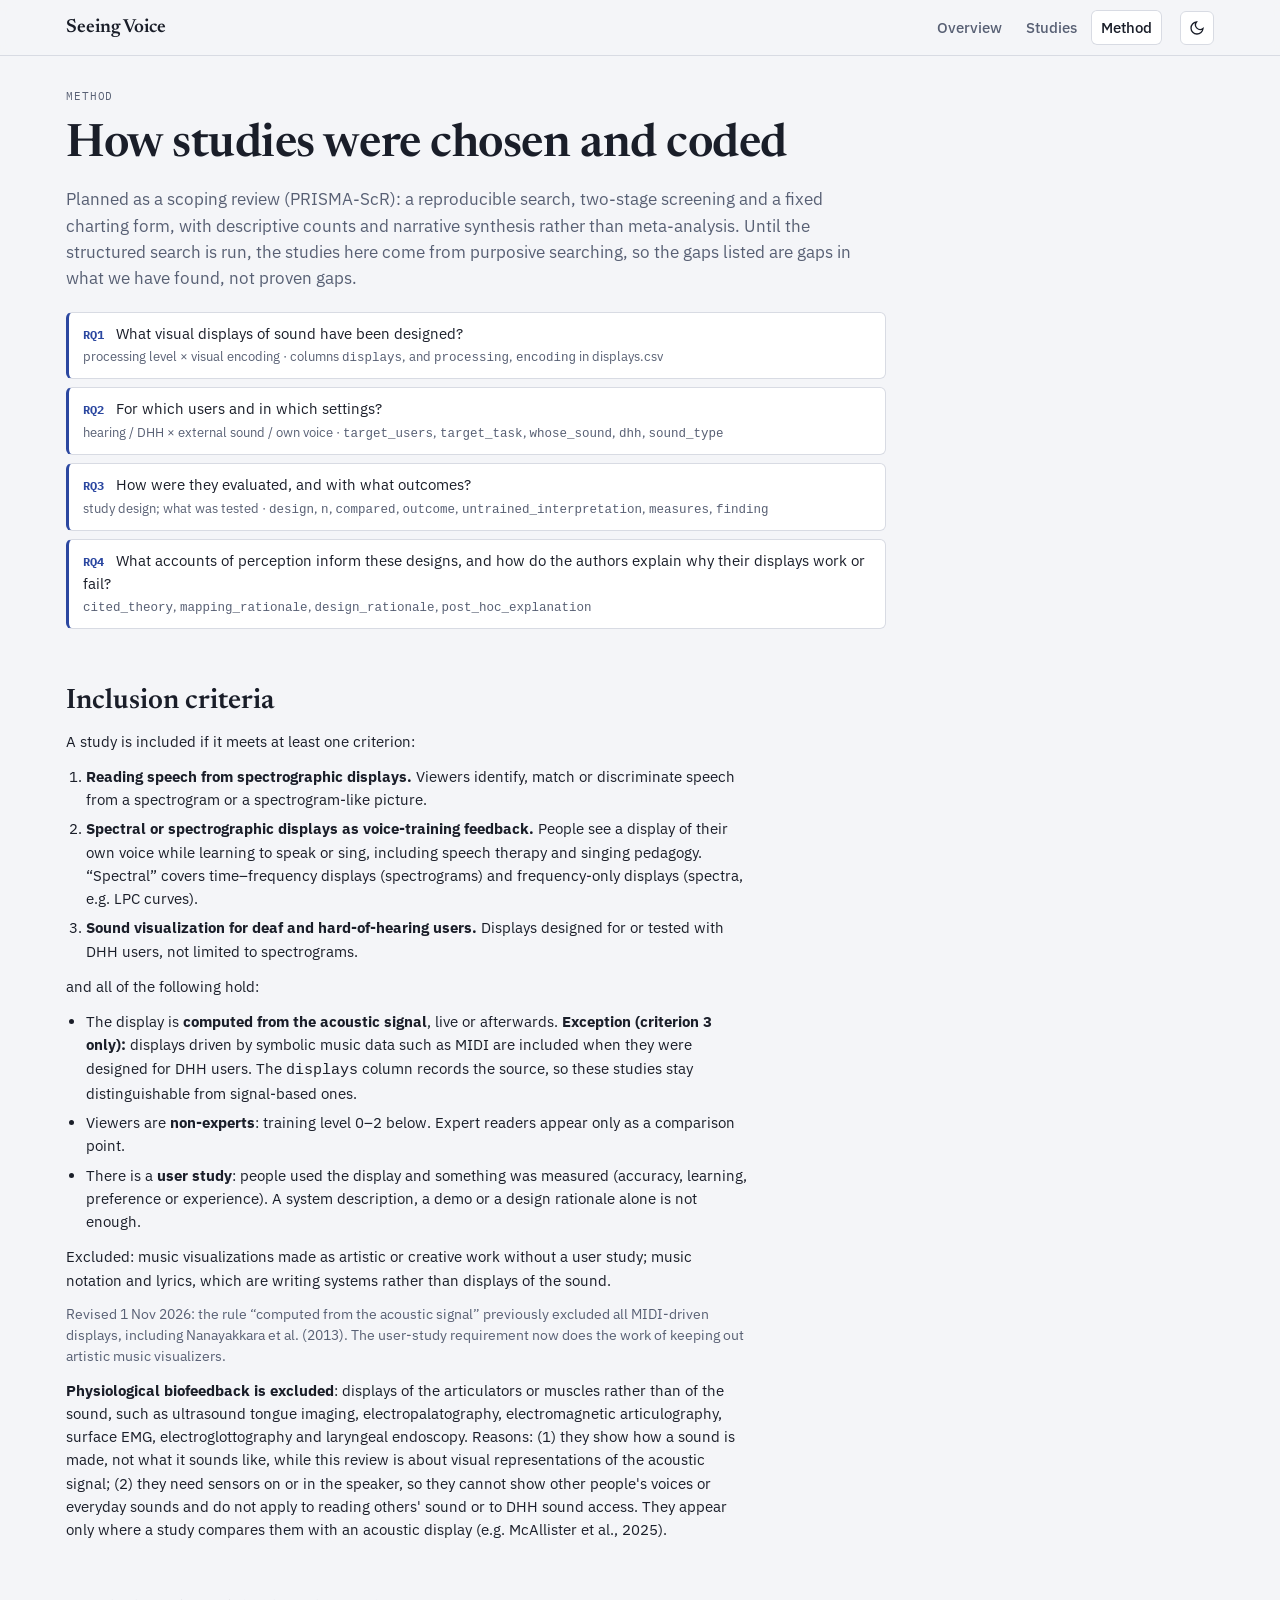
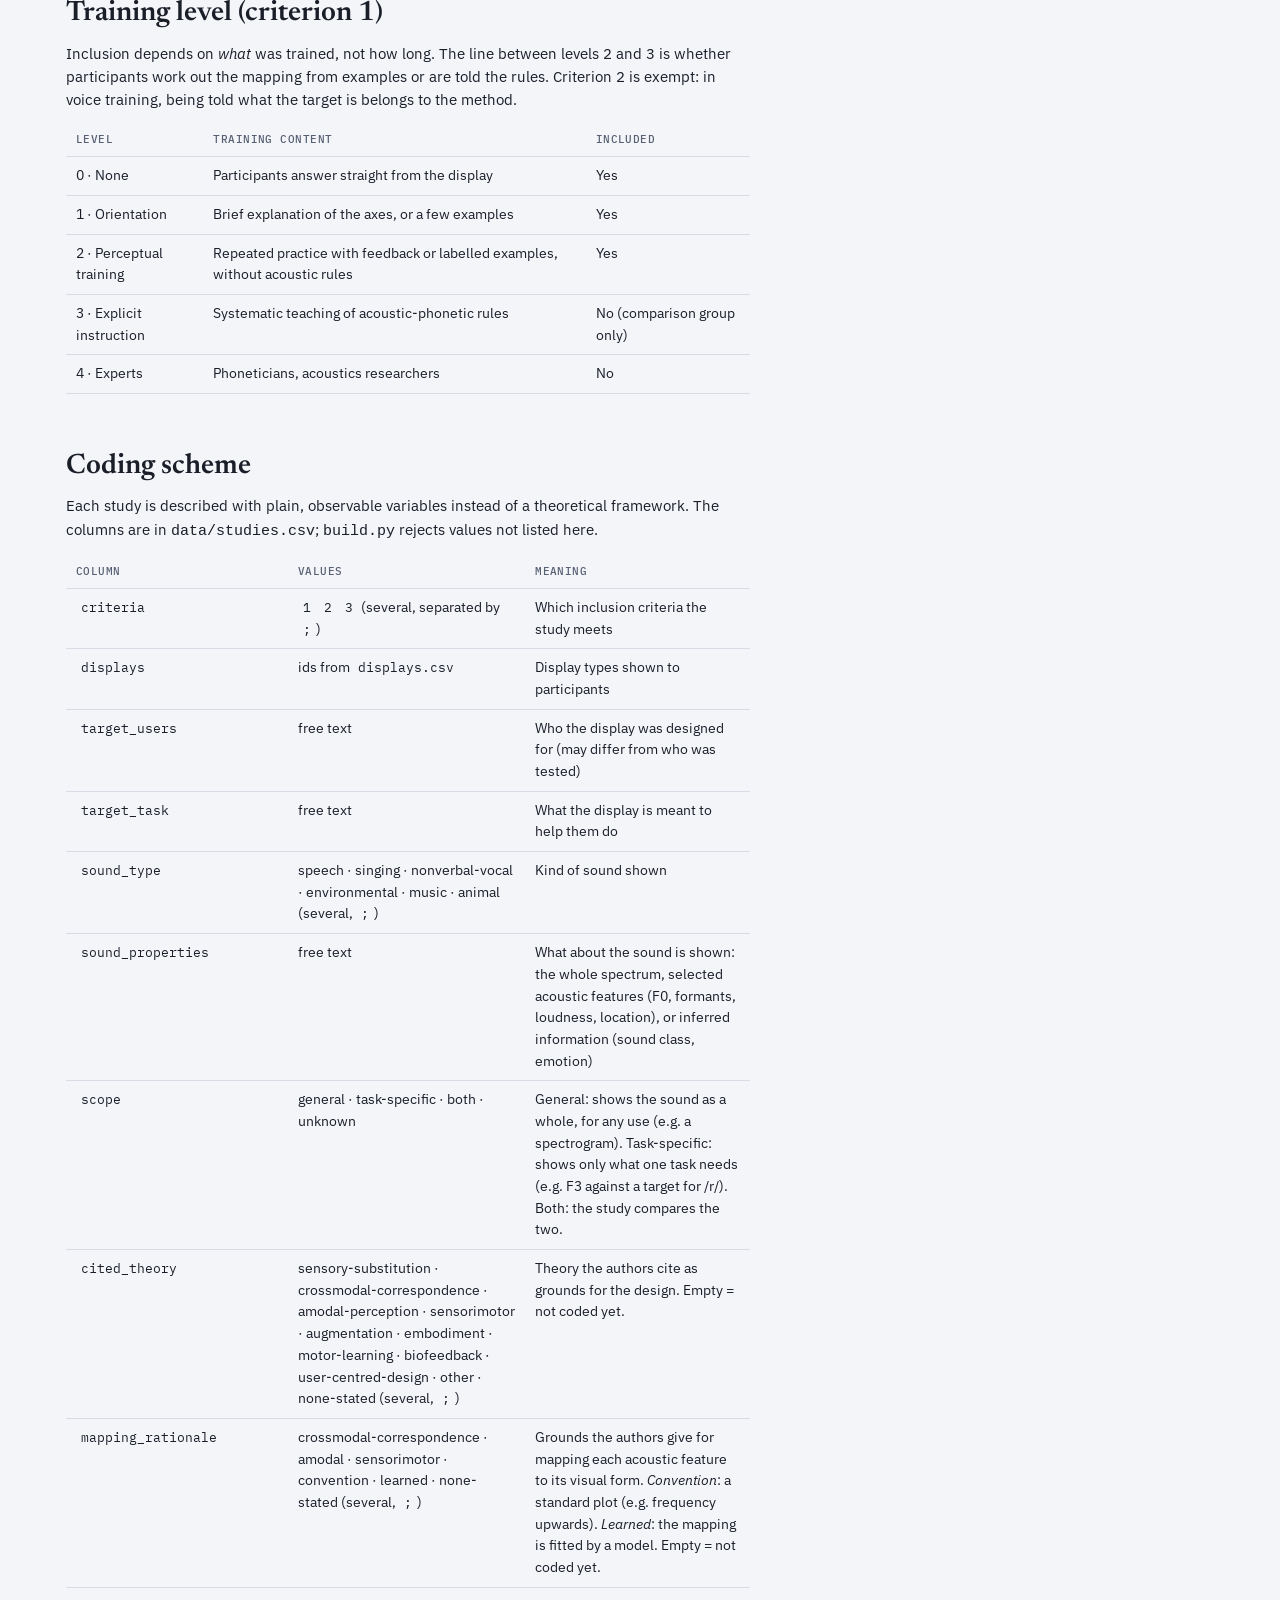
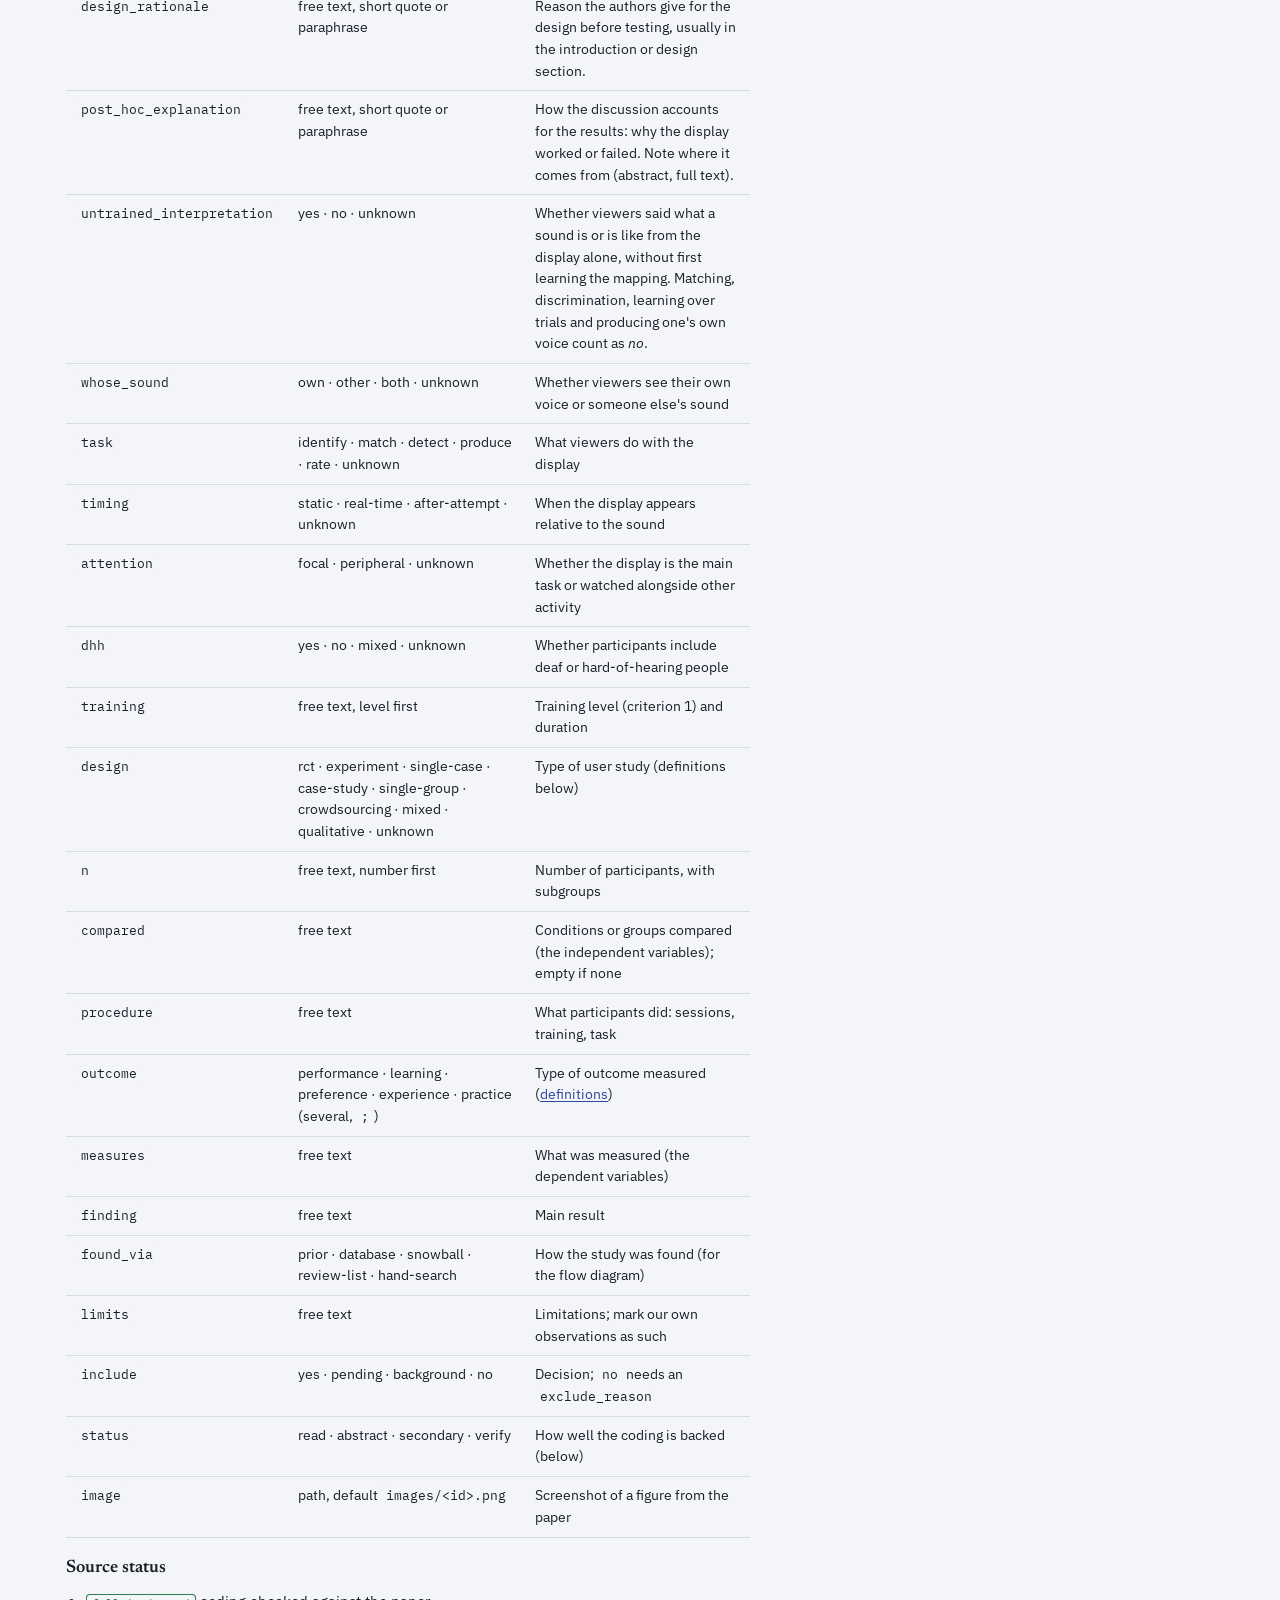
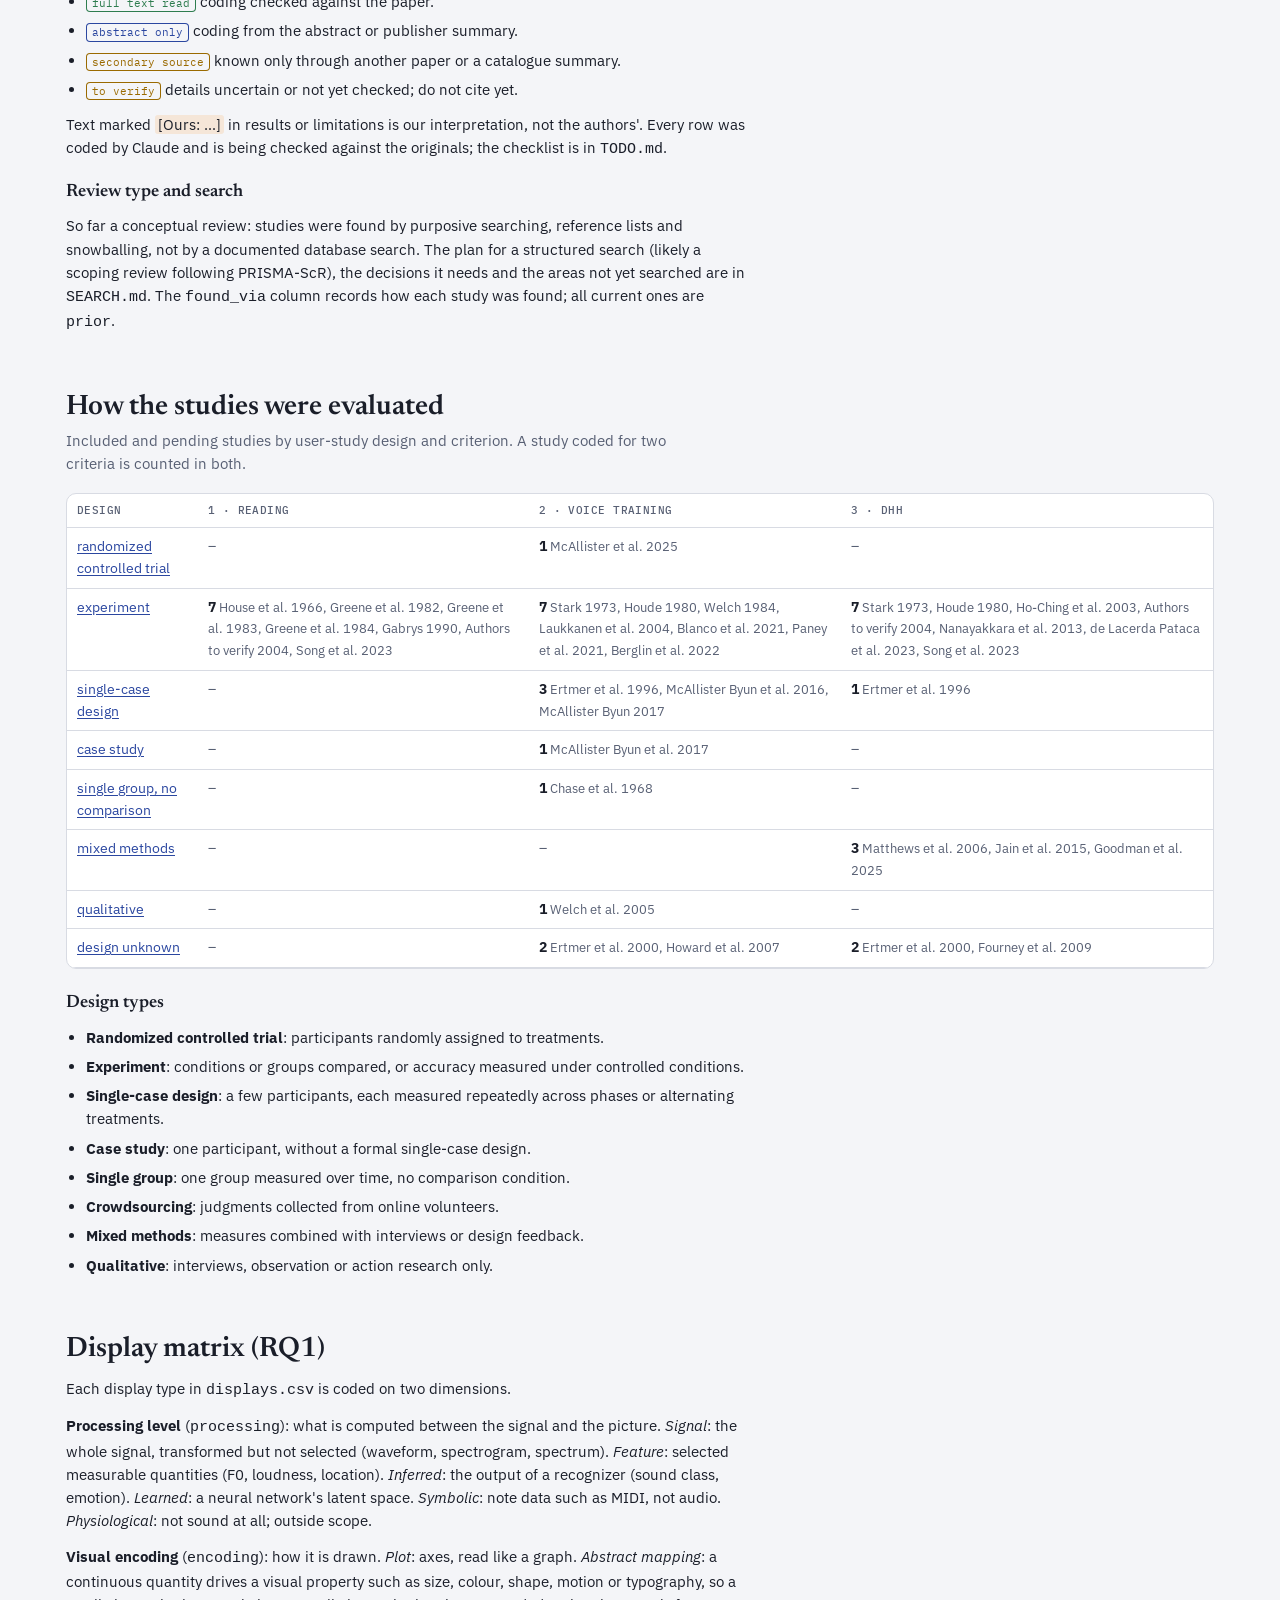
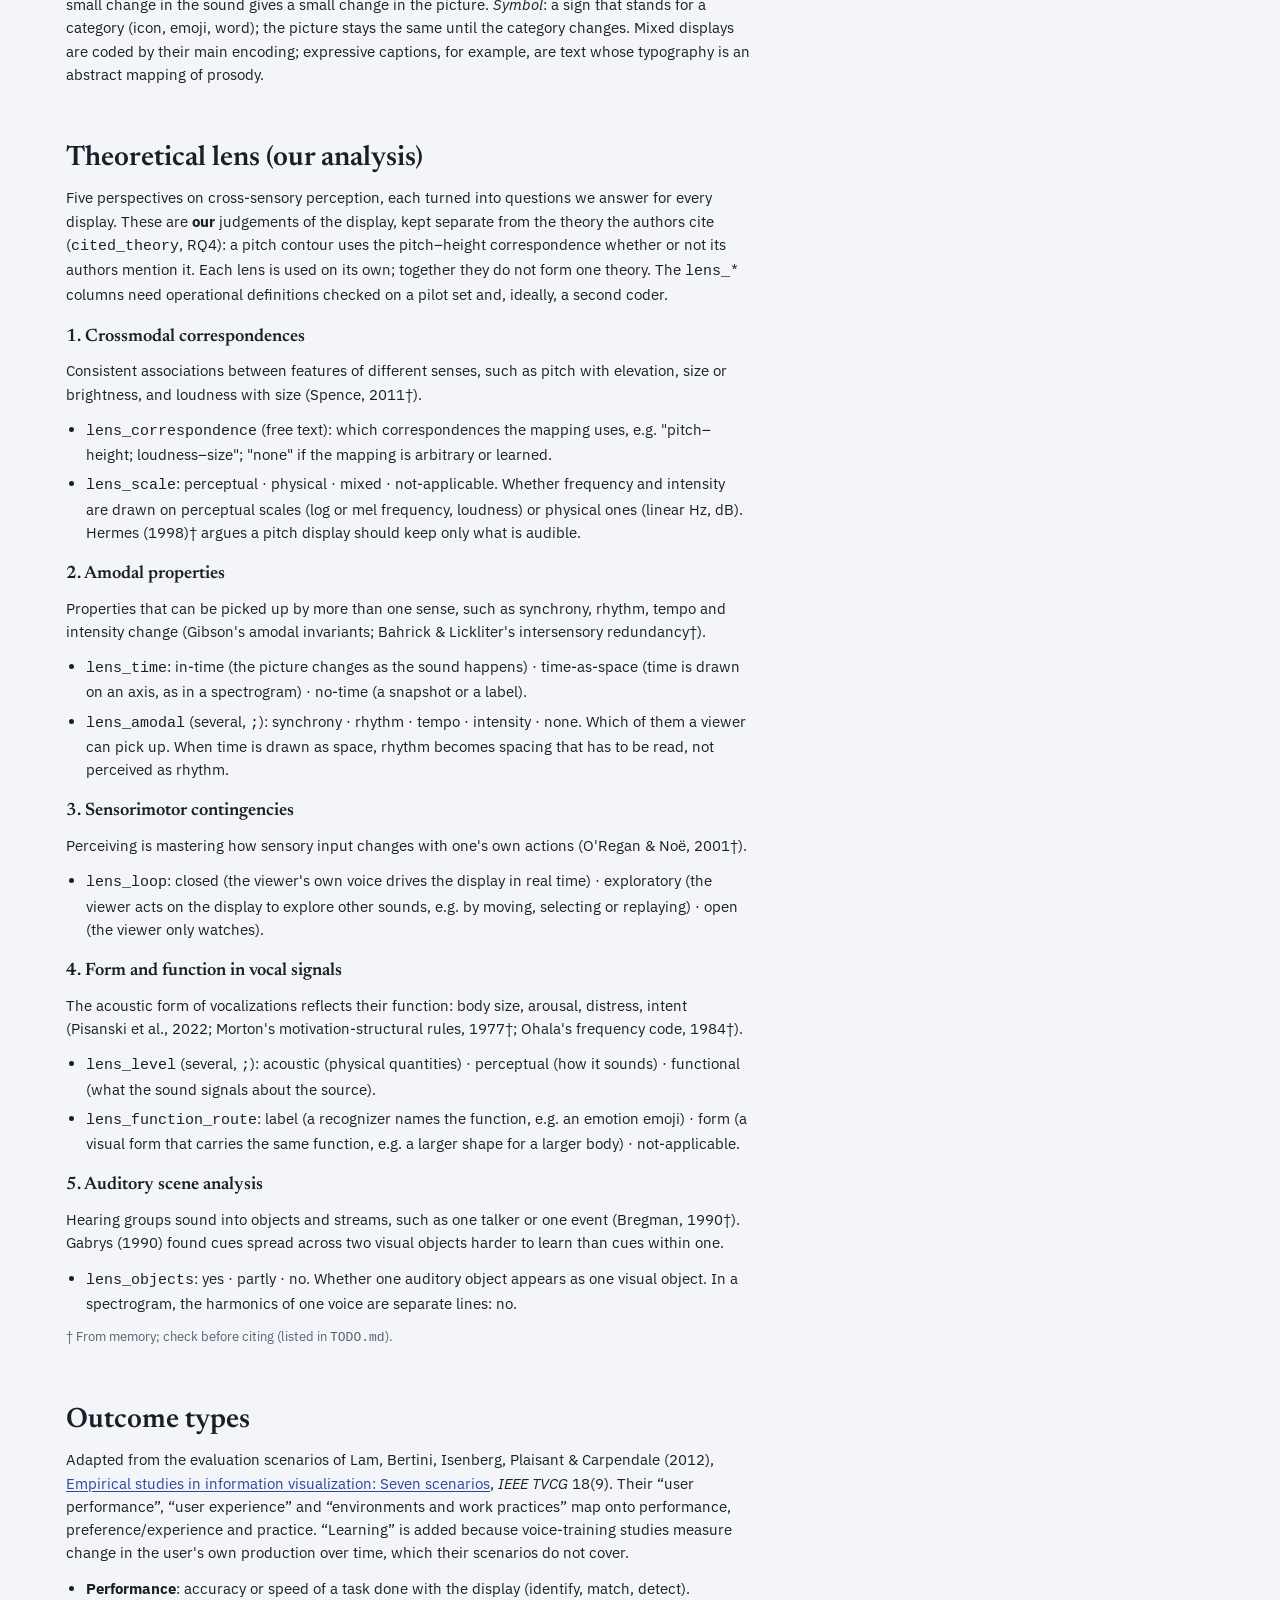
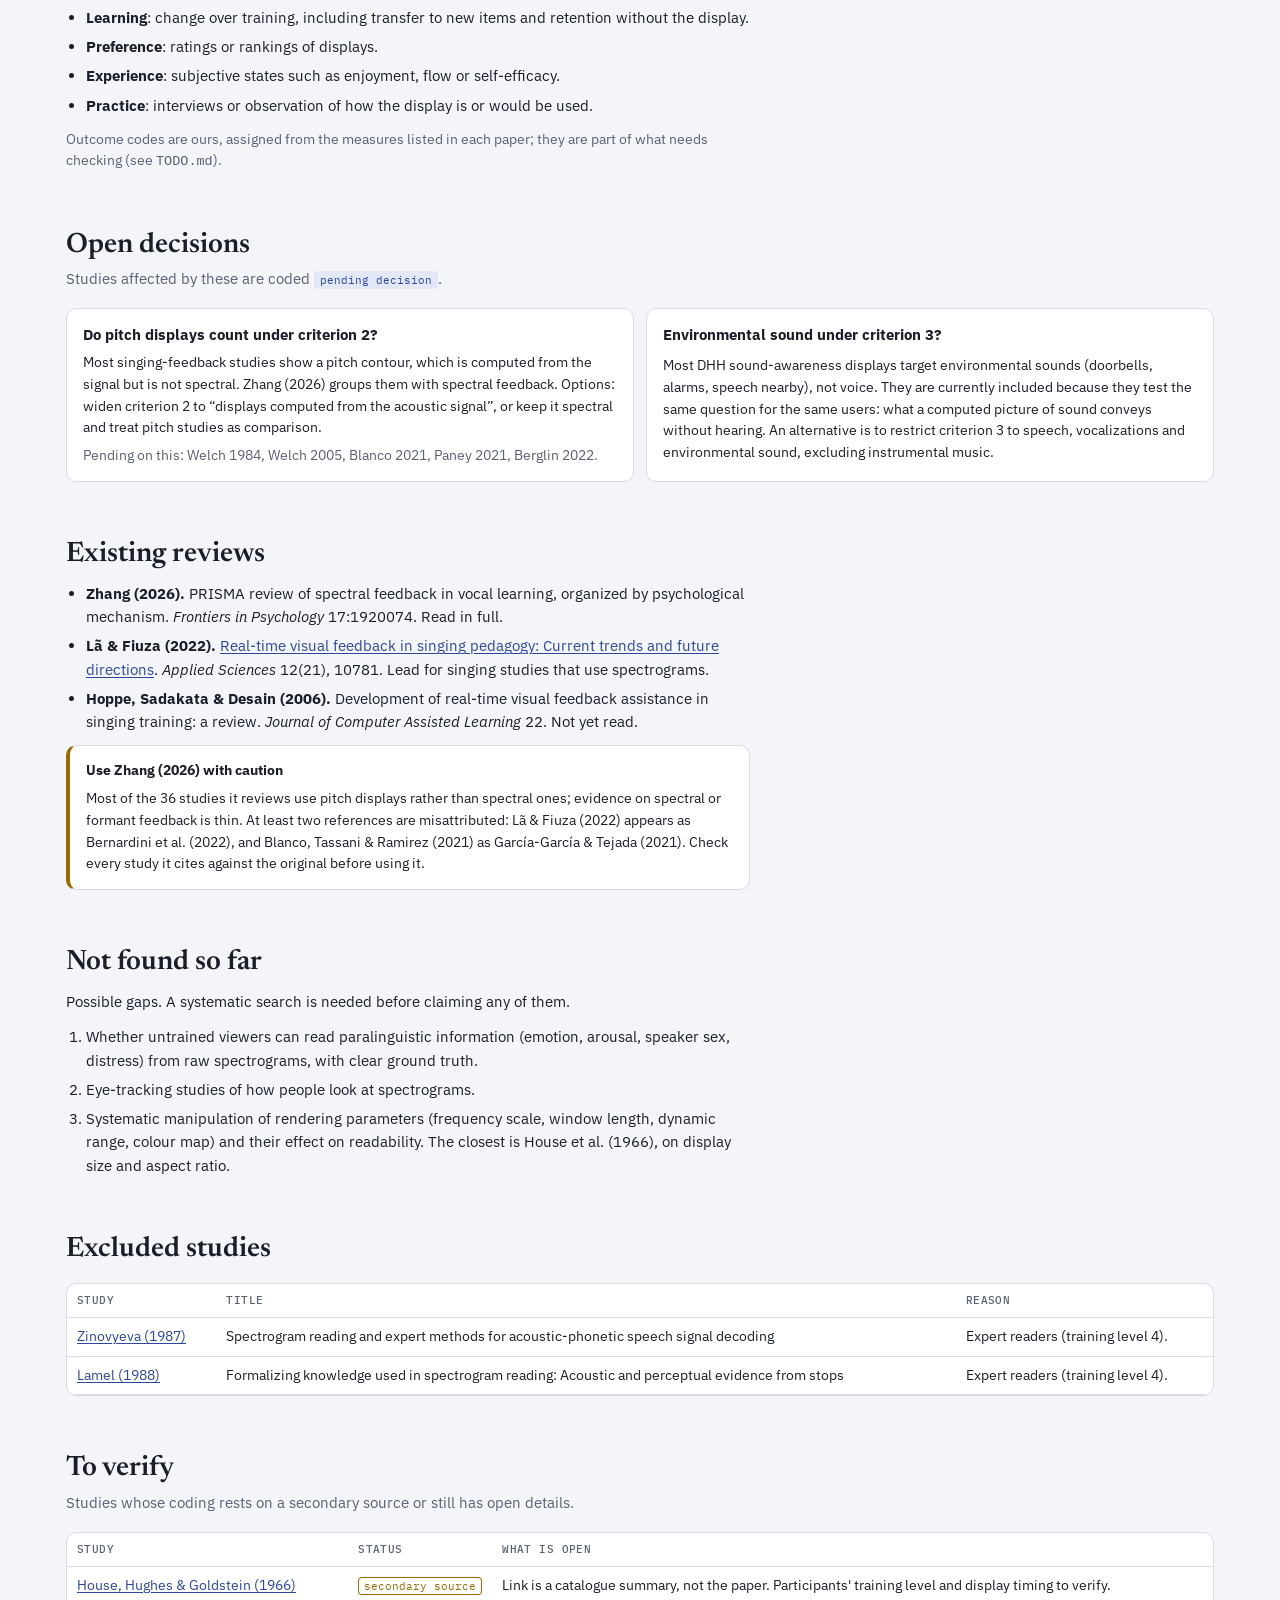
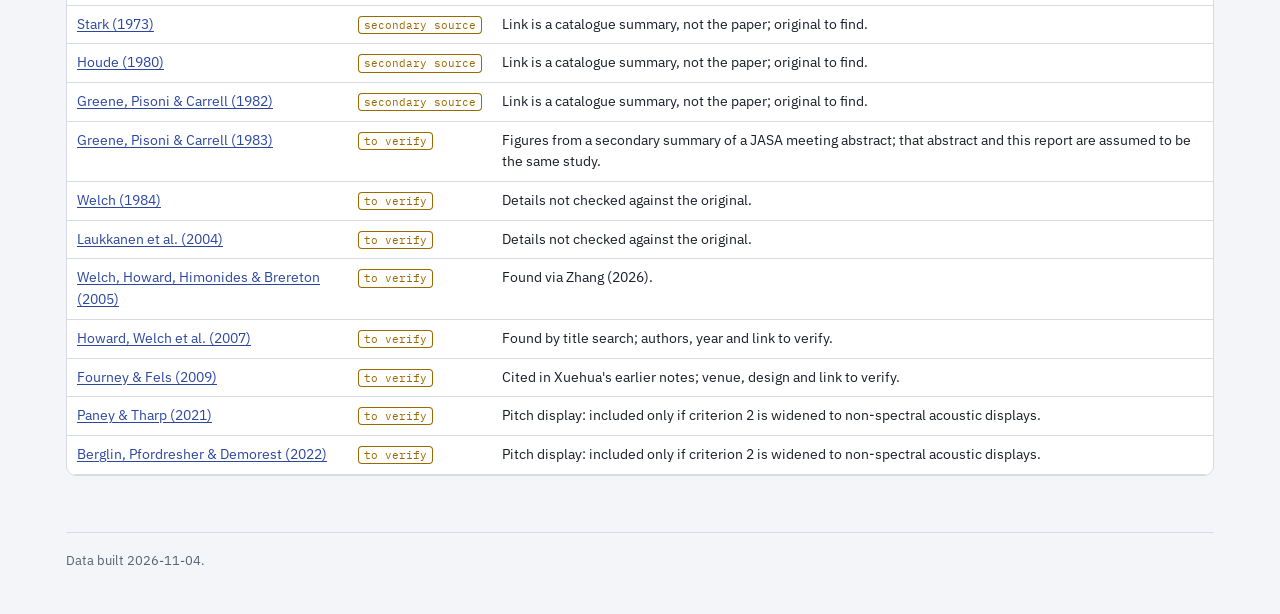
==== method.html @ 3976ca30 "upload" ====
<!doctype html>
<html lang="en">
<head>
<meta charset="utf-8">
<meta name="viewport" content="width=device-width, initial-scale=1, viewport-fit=cover">
<title>Seeing Voice · Method</title>
<meta name="description" content="Inclusion criteria, coding scheme, open decisions and existing reviews.">
<link rel="preconnect" href="https://fonts.googleapis.com">
<link rel="preconnect" href="https://fonts.gstatic.com" crossorigin>
<link rel="stylesheet" href="https://fonts.googleapis.com/css2?family=Newsreader:opsz,wght@6..72,400;6..72,600&family=IBM+Plex+Sans:wght@400;500;600&family=IBM+Plex+Mono:wght@400;500&display=swap">
<link rel="stylesheet" href="assets/style.css">
<script src="data/data.js"></script>
<script src="assets/common.js"></script>
</head>
<body>
<header class="top"><div class="top-in">
  <a class="brand" href="index.html">Seeing Voice</a>
  <nav class="nav" aria-label="Pages">
    <a href="index.html">Overview</a>
    <a href="studies.html">Studies</a>
    <a href="method.html">Method</a>
  </nav>
  <button class="theme-btn" type="button"></button>
</div></header>

<main class="wrap">
  <section class="hero">
    <span class="kicker">Method</span>
    <h1>How studies were chosen and coded</h1>
    <p class="lede">Planned as a scoping review (PRISMA-ScR): a reproducible search, two-stage screening and a fixed charting form, with descriptive counts and narrative synthesis rather than meta-analysis. Until the structured search is run, the studies here come from purposive searching, so the gaps listed are gaps in what we have found, not proven gaps.</p>
    <ol class="rqs">
      <li><b>RQ1</b> What visual displays of sound have been designed? <span>processing level × visual encoding · columns <code>displays</code>, and <code>processing</code>, <code>encoding</code> in displays.csv</span></li>
      <li><b>RQ2</b> For which users and in which settings? <span>hearing / DHH × external sound / own voice · <code>target_users</code>, <code>target_task</code>, <code>whose_sound</code>, <code>dhh</code>, <code>sound_type</code></span></li>
      <li><b>RQ3</b> How were they evaluated, and with what outcomes? <span>study design; what was tested · <code>design</code>, <code>n</code>, <code>compared</code>, <code>outcome</code>, <code>untrained_interpretation</code>, <code>measures</code>, <code>finding</code></span></li>
      <li><b>RQ4</b> What accounts of perception inform these designs, and how do the authors explain why their displays work or fail? <span><code>cited_theory</code>, <code>mapping_rationale</code>, <code>design_rationale</code>, <code>post_hoc_explanation</code></span></li>
    </ol>
  </section>

  <section class="prose" aria-labelledby="crit-h">
    <h2 id="crit-h">Inclusion criteria</h2>
    <p>A study is included if it meets at least one criterion:</p>
    <ol>
      <li><b>Reading speech from spectrographic displays.</b> Viewers identify, match or discriminate speech from a spectrogram or a spectrogram-like picture.</li>
      <li><b>Spectral or spectrographic displays as voice-training feedback.</b> People see a display of their own voice while learning to speak or sing, including speech therapy and singing pedagogy. “Spectral” covers time–frequency displays (spectrograms) and frequency-only displays (spectra, e.g. LPC curves).</li>
      <li><b>Sound visualization for deaf and hard-of-hearing users.</b> Displays designed for or tested with DHH users, not limited to spectrograms.</li>
    </ol>
    <p>and all of the following hold:</p>
    <ul>
      <li>The display is <b>computed from the acoustic signal</b>, live or afterwards. <b>Exception (criterion 3 only):</b> displays driven by symbolic music data such as MIDI are included when they were designed for DHH users. The <code>displays</code> column records the source, so these studies stay distinguishable from signal-based ones.</li>
      <li>Viewers are <b>non-experts</b>: training level 0–2 below. Expert readers appear only as a comparison point.</li>
      <li>There is a <b>user study</b>: people used the display and something was measured (accuracy, learning, preference or experience). A system description, a demo or a design rationale alone is not enough.</li>
    </ul>
    <p>Excluded: music visualizations made as artistic or creative work without a user study; music notation and lyrics, which are writing systems rather than displays of the sound.</p>
    <p class="muted" style="font-size:13.5px">Revised 1 Nov 2026: the rule “computed from the acoustic signal” previously excluded all MIDI-driven displays, including Nanayakkara et al. (2013). The user-study requirement now does the work of keeping out artistic music visualizers.</p>
    <p id="physio"><b>Physiological biofeedback is excluded</b>: displays of the articulators or muscles rather than of the sound, such as ultrasound tongue imaging, electropalatography, electromagnetic articulography, surface EMG, electroglottography and laryngeal endoscopy. Reasons: (1) they show how a sound is made, not what it sounds like, while this review is about visual representations of the acoustic signal; (2) they need sensors on or in the speaker, so they cannot show other people's voices or everyday sounds and do not apply to reading others' sound or to DHH sound access. They appear only where a study compares them with an acoustic display (e.g. McAllister et al., 2025).</p>
  </section>

  <section class="prose" id="training" aria-labelledby="train-h">
    <h2 id="train-h">Training level (criterion 1)</h2>
    <p>Inclusion depends on <i>what</i> was trained, not how long. The line between levels 2 and 3 is whether participants work out the mapping from examples or are told the rules. Criterion 2 is exempt: in voice training, being told what the target is belongs to the method.</p>
    <div class="table-scroll"><table class="simple">
      <thead><tr><th>Level</th><th>Training content</th><th>Included</th></tr></thead>
      <tbody>
        <tr><td>0 · None</td><td>Participants answer straight from the display</td><td>Yes</td></tr>
        <tr><td>1 · Orientation</td><td>Brief explanation of the axes, or a few examples</td><td>Yes</td></tr>
        <tr><td>2 · Perceptual training</td><td>Repeated practice with feedback or labelled examples, without acoustic rules</td><td>Yes</td></tr>
        <tr><td>3 · Explicit instruction</td><td>Systematic teaching of acoustic-phonetic rules</td><td>No (comparison group only)</td></tr>
        <tr><td>4 · Experts</td><td>Phoneticians, acoustics researchers</td><td>No</td></tr>
      </tbody>
    </table></div>
  </section>

  <section class="prose" aria-labelledby="code-h">
    <h2 id="code-h">Coding scheme</h2>
    <p>Each study is described with plain, observable variables instead of a theoretical framework. The columns are in <code>data/studies.csv</code>; <code>build.py</code> rejects values not listed here.</p>
    <div class="table-scroll"><table class="simple">
      <thead><tr><th>Column</th><th>Values</th><th>Meaning</th></tr></thead>
      <tbody>
        <tr><td><code>criteria</code></td><td><code>1</code> <code>2</code> <code>3</code> (several, separated by <code>;</code>)</td><td>Which inclusion criteria the study meets</td></tr>
        <tr><td><code>displays</code></td><td>ids from <code>displays.csv</code></td><td>Display types shown to participants</td></tr>
        <tr><td><code>target_users</code></td><td>free text</td><td>Who the display was designed for (may differ from who was tested)</td></tr>
        <tr><td><code>target_task</code></td><td>free text</td><td>What the display is meant to help them do</td></tr>
        <tr><td><code>sound_type</code></td><td>speech · singing · nonverbal-vocal · environmental · music · animal (several, <code>;</code>)</td><td>Kind of sound shown</td></tr>
        <tr><td><code>sound_properties</code></td><td>free text</td><td>What about the sound is shown: the whole spectrum, selected acoustic features (F0, formants, loudness, location), or inferred information (sound class, emotion)</td></tr>
        <tr><td><code>scope</code></td><td>general · task-specific · both · unknown</td><td>General: shows the sound as a whole, for any use (e.g. a spectrogram). Task-specific: shows only what one task needs (e.g. F3 against a target for /r/). Both: the study compares the two.</td></tr>
        <tr class="th-row"><td><code>cited_theory</code></td><td>sensory-substitution · crossmodal-correspondence · amodal-perception · sensorimotor · augmentation · embodiment · motor-learning · biofeedback · user-centred-design · other · none-stated (several, <code>;</code>)</td><td>Theory the authors cite as grounds for the design. Empty = not coded yet.</td></tr>
        <tr class="th-row"><td><code>mapping_rationale</code></td><td>crossmodal-correspondence · amodal · sensorimotor · convention · learned · none-stated (several, <code>;</code>)</td><td>Grounds the authors give for mapping each acoustic feature to its visual form. <i>Convention</i>: a standard plot (e.g. frequency upwards). <i>Learned</i>: the mapping is fitted by a model. Empty = not coded yet.</td></tr>
        <tr class="th-row"><td><code>design_rationale</code></td><td>free text, short quote or paraphrase</td><td>Reason the authors give for the design before testing, usually in the introduction or design section.</td></tr>
        <tr class="th-row"><td><code>post_hoc_explanation</code></td><td>free text, short quote or paraphrase</td><td>How the discussion accounts for the results: why the display worked or failed. Note where it comes from (abstract, full text).</td></tr>
        <tr class="ev-row"><td><code>untrained_interpretation</code></td><td>yes · no · unknown</td><td>Whether viewers said what a sound is or is like from the display alone, without first learning the mapping. Matching, discrimination, learning over trials and producing one's own voice count as <i>no</i>.</td></tr>
        <tr><td><code>whose_sound</code></td><td>own · other · both · unknown</td><td>Whether viewers see their own voice or someone else's sound</td></tr>
        <tr><td><code>task</code></td><td>identify · match · detect · produce · rate · unknown</td><td>What viewers do with the display</td></tr>
        <tr><td><code>timing</code></td><td>static · real-time · after-attempt · unknown</td><td>When the display appears relative to the sound</td></tr>
        <tr><td><code>attention</code></td><td>focal · peripheral · unknown</td><td>Whether the display is the main task or watched alongside other activity</td></tr>
        <tr><td><code>dhh</code></td><td>yes · no · mixed · unknown</td><td>Whether participants include deaf or hard-of-hearing people</td></tr>
        <tr><td><code>training</code></td><td>free text, level first</td><td>Training level (criterion 1) and duration</td></tr>
        <tr class="ev-row"><td><code>design</code></td><td>rct · experiment · single-case · case-study · single-group · crowdsourcing · mixed · qualitative · unknown</td><td>Type of user study (definitions below)</td></tr>
        <tr class="ev-row"><td><code>n</code></td><td>free text, number first</td><td>Number of participants, with subgroups</td></tr>
        <tr class="ev-row"><td><code>compared</code></td><td>free text</td><td>Conditions or groups compared (the independent variables); empty if none</td></tr>
        <tr class="ev-row"><td><code>procedure</code></td><td>free text</td><td>What participants did: sessions, training, task</td></tr>
        <tr class="ev-row"><td><code>outcome</code></td><td>performance · learning · preference · experience · practice (several, <code>;</code>)</td><td>Type of outcome measured (<a href="#outcome">definitions</a>)</td></tr>
        <tr class="ev-row"><td><code>measures</code></td><td>free text</td><td>What was measured (the dependent variables)</td></tr>
        <tr class="ev-row"><td><code>finding</code></td><td>free text</td><td>Main result</td></tr>
        <tr><td><code>found_via</code></td><td>prior · database · snowball · review-list · hand-search</td><td>How the study was found (for the flow diagram)</td></tr>
        <tr class="ev-row"><td><code>limits</code></td><td>free text</td><td>Limitations; mark our own observations as such</td></tr>
        <tr><td><code>include</code></td><td>yes · pending · background · no</td><td>Decision; <code>no</code> needs an <code>exclude_reason</code></td></tr>
        <tr><td><code>status</code></td><td>read · abstract · secondary · verify</td><td>How well the coding is backed (below)</td></tr>
        <tr><td><code>image</code></td><td>path, default <code>images/&lt;id&gt;.png</code></td><td>Screenshot of a figure from the paper</td></tr>
      </tbody>
    </table></div>
    <h3>Source status</h3>
    <ul>
      <li><span class="badge st-read">full text read</span> coding checked against the paper.</li>
      <li><span class="badge st-abstract">abstract only</span> coding from the abstract or publisher summary.</li>
      <li><span class="badge st-secondary">secondary source</span> known only through another paper or a catalogue summary.</li>
      <li><span class="badge st-verify">to verify</span> details uncertain or not yet checked; do not cite yet.</li>
    </ul>
    <p>Text marked <span class="ours">[Ours: …]</span> in results or limitations is our interpretation, not the authors'. Every row was coded by Claude and is being checked against the originals; the checklist is in <code>TODO.md</code>.</p>
    <h3>Review type and search</h3>
    <p>So far a conceptual review: studies were found by purposive searching, reference lists and snowballing, not by a documented database search. The plan for a structured search (likely a scoping review following PRISMA-ScR), the decisions it needs and the areas not yet searched are in <code>SEARCH.md</code>. The <code>found_via</code> column records how each study was found; all current ones are <code>prior</code>.</p>
  </section>

  <section aria-labelledby="ev-h">
    <div class="section-head">
      <h2 id="ev-h">How the studies were evaluated</h2>
      <p>Included and pending studies by user-study design and criterion. A study coded for two criteria is counted in both.</p>
    </div>
    <div class="panel table-scroll"><table class="simple" id="design-matrix"></table></div>
    <div class="prose" style="margin-top:16px">
      <h3>Design types</h3>
      <ul>
        <li><b>Randomized controlled trial</b>: participants randomly assigned to treatments.</li>
        <li><b>Experiment</b>: conditions or groups compared, or accuracy measured under controlled conditions.</li>
        <li><b>Single-case design</b>: a few participants, each measured repeatedly across phases or alternating treatments.</li>
        <li><b>Case study</b>: one participant, without a formal single-case design.</li>
        <li><b>Single group</b>: one group measured over time, no comparison condition.</li>
        <li><b>Crowdsourcing</b>: judgments collected from online volunteers.</li>
        <li><b>Mixed methods</b>: measures combined with interviews or design feedback.</li>
        <li><b>Qualitative</b>: interviews, observation or action research only.</li>
      </ul>
    </div>
  </section>

  <section class="prose" id="matrix">
    <h2>Display matrix (RQ1)</h2>
    <p>Each display type in <code>displays.csv</code> is coded on two dimensions.</p>
    <p><b>Processing level</b> (<code>processing</code>): what is computed between the signal and the picture. <i>Signal</i>: the whole signal, transformed but not selected (waveform, spectrogram, spectrum). <i>Feature</i>: selected measurable quantities (F0, loudness, location). <i>Inferred</i>: the output of a recognizer (sound class, emotion). <i>Learned</i>: a neural network's latent space. <i>Symbolic</i>: note data such as MIDI, not audio. <i>Physiological</i>: not sound at all; outside scope.</p>
    <p><b>Visual encoding</b> (<code>encoding</code>): how it is drawn. <i>Plot</i>: axes, read like a graph. <i>Abstract mapping</i>: a continuous quantity drives a visual property such as size, colour, shape, motion or typography, so a small change in the sound gives a small change in the picture. <i>Symbol</i>: a sign that stands for a category (icon, emoji, word); the picture stays the same until the category changes. Mixed displays are coded by their main encoding; expressive captions, for example, are text whose typography is an abstract mapping of prosody.</p>
  </section>

  <section class="prose" id="lens">
    <h2>Theoretical lens (our analysis)</h2>
    <p>Five perspectives on cross-sensory perception, each turned into questions we answer for every display. These are <b>our</b> judgements of the display, kept separate from the theory the authors cite (<code>cited_theory</code>, RQ4): a pitch contour uses the pitch–height correspondence whether or not its authors mention it. Each lens is used on its own; together they do not form one theory. The <code>lens_*</code> columns need operational definitions checked on a pilot set and, ideally, a second coder.</p>

    <h3>1. Crossmodal correspondences</h3>
    <p>Consistent associations between features of different senses, such as pitch with elevation, size or brightness, and loudness with size (Spence, 2011†).</p>
    <ul>
      <li><code>lens_correspondence</code> (free text): which correspondences the mapping uses, e.g. "pitch–height; loudness–size"; "none" if the mapping is arbitrary or learned.</li>
      <li><code>lens_scale</code>: perceptual · physical · mixed · not-applicable. Whether frequency and intensity are drawn on perceptual scales (log or mel frequency, loudness) or physical ones (linear Hz, dB). Hermes (1998)† argues a pitch display should keep only what is audible.</li>
    </ul>

    <h3>2. Amodal properties</h3>
    <p>Properties that can be picked up by more than one sense, such as synchrony, rhythm, tempo and intensity change (Gibson's amodal invariants; Bahrick &amp; Lickliter's intersensory redundancy†).</p>
    <ul>
      <li><code>lens_time</code>: in-time (the picture changes as the sound happens) · time-as-space (time is drawn on an axis, as in a spectrogram) · no-time (a snapshot or a label).</li>
      <li><code>lens_amodal</code> (several, <code>;</code>): synchrony · rhythm · tempo · intensity · none. Which of them a viewer can pick up. When time is drawn as space, rhythm becomes spacing that has to be read, not perceived as rhythm.</li>
    </ul>

    <h3>3. Sensorimotor contingencies</h3>
    <p>Perceiving is mastering how sensory input changes with one's own actions (O'Regan &amp; Noë, 2001†).</p>
    <ul>
      <li><code>lens_loop</code>: closed (the viewer's own voice drives the display in real time) · exploratory (the viewer acts on the display to explore other sounds, e.g. by moving, selecting or replaying) · open (the viewer only watches).</li>
    </ul>

    <h3>4. Form and function in vocal signals</h3>
    <p>The acoustic form of vocalizations reflects their function: body size, arousal, distress, intent (Pisanski et al., 2022; Morton's motivation-structural rules, 1977†; Ohala's frequency code, 1984†).</p>
    <ul>
      <li><code>lens_level</code> (several, <code>;</code>): acoustic (physical quantities) · perceptual (how it sounds) · functional (what the sound signals about the source).</li>
      <li><code>lens_function_route</code>: label (a recognizer names the function, e.g. an emotion emoji) · form (a visual form that carries the same function, e.g. a larger shape for a larger body) · not-applicable.</li>
    </ul>

    <h3>5. Auditory scene analysis</h3>
    <p>Hearing groups sound into objects and streams, such as one talker or one event (Bregman, 1990†). Gabrys (1990) found cues spread across two visual objects harder to learn than cues within one.</p>
    <ul>
      <li><code>lens_objects</code>: yes · partly · no. Whether one auditory object appears as one visual object. In a spectrogram, the harmonics of one voice are separate lines: no.</li>
    </ul>
    <p class="muted" style="font-size:13px">† From memory; check before citing (listed in <code>TODO.md</code>).</p>
  </section>

  <section class="prose" id="outcome" aria-labelledby="out-h">
    <h2 id="out-h">Outcome types</h2>
    <p>Adapted from the evaluation scenarios of Lam, Bertini, Isenberg, Plaisant &amp; Carpendale (2012), <a href="https://doi.org/10.1109/TVCG.2011.279">Empirical studies in information visualization: Seven scenarios</a>, <i>IEEE TVCG</i> 18(9). Their “user performance”, “user experience” and “environments and work practices” map onto performance, preference/experience and practice. “Learning” is added because voice-training studies measure change in the user's own production over time, which their scenarios do not cover.</p>
    <ul>
      <li><b>Performance</b>: accuracy or speed of a task done with the display (identify, match, detect).</li>
      <li><b>Learning</b>: change over training, including transfer to new items and retention without the display.</li>
      <li><b>Preference</b>: ratings or rankings of displays.</li>
      <li><b>Experience</b>: subjective states such as enjoyment, flow or self-efficacy.</li>
      <li><b>Practice</b>: interviews or observation of how the display is or would be used.</li>
    </ul>
    <p class="muted" style="font-size:13.5px">Outcome codes are ours, assigned from the measures listed in each paper; they are part of what needs checking (see <code>TODO.md</code>).</p>
  </section>

  <section aria-labelledby="dec-h">
    <div class="section-head">
      <h2 id="dec-h">Open decisions</h2>
      <p>Studies affected by these are coded <span class="badge inc-pending">pending decision</span>.</p>
    </div>
    <div class="two">
      <div class="decision panel">
        <b>Do pitch displays count under criterion 2?</b>
        <p>Most singing-feedback studies show a pitch contour, which is computed from the signal but is not spectral. Zhang (2026) groups them with spectral feedback. Options: widen criterion 2 to “displays computed from the acoustic signal”, or keep it spectral and treat pitch studies as comparison.</p>
        <p class="muted" id="dec-pitch"></p>
      </div>
      <div class="decision panel">
        <b>Environmental sound under criterion 3?</b>
        <p>Most DHH sound-awareness displays target environmental sounds (doorbells, alarms, speech nearby), not voice. They are currently included because they test the same question for the same users: what a computed picture of sound conveys without hearing. An alternative is to restrict criterion 3 to speech, vocalizations and environmental sound, excluding instrumental music.</p>
      </div>
    </div>
  </section>

  <section class="prose" aria-labelledby="rev-h">
    <h2 id="rev-h">Existing reviews</h2>
    <ul>
      <li><b>Zhang (2026).</b> PRISMA review of spectral feedback in vocal learning, organized by psychological mechanism. <i>Frontiers in Psychology</i> 17:1920074. Read in full.</li>
      <li><b>Lã &amp; Fiuza (2022).</b> <a href="https://www.mdpi.com/2076-3417/12/21/10781">Real-time visual feedback in singing pedagogy: Current trends and future directions</a>. <i>Applied Sciences</i> 12(21), 10781. Lead for singing studies that use spectrograms.</li>
      <li><b>Hoppe, Sadakata &amp; Desain (2006).</b> Development of real-time visual feedback assistance in singing training: a review. <i>Journal of Computer Assisted Learning</i> 22. Not yet read.</li>
    </ul>
    <div class="callout panel">
      <b>Use Zhang (2026) with caution</b>
      <p>Most of the 36 studies it reviews use pitch displays rather than spectral ones; evidence on spectral or formant feedback is thin. At least two references are misattributed: Lã &amp; Fiuza (2022) appears as Bernardini et al. (2022), and Blanco, Tassani &amp; Ramirez (2021) as García-García &amp; Tejada (2021). Check every study it cites against the original before using it.</p>
    </div>
  </section>

  <section class="prose" aria-labelledby="gap-h">
    <h2 id="gap-h">Not found so far</h2>
    <p>Possible gaps. A systematic search is needed before claiming any of them.</p>
    <ol>
      <li>Whether untrained viewers can read paralinguistic information (emotion, arousal, speaker sex, distress) from raw spectrograms, with clear ground truth.</li>
      <li>Eye-tracking studies of how people look at spectrograms.</li>
      <li>Systematic manipulation of rendering parameters (frequency scale, window length, dynamic range, colour map) and their effect on readability. The closest is House et al. (1966), on display size and aspect ratio.</li>
    </ol>
  </section>

  <section aria-labelledby="exc-h">
    <div class="section-head"><h2 id="exc-h">Excluded studies</h2></div>
    <div class="panel table-scroll"><table class="simple" id="excluded"></table></div>
  </section>

  <section aria-labelledby="ver-h">
    <div class="section-head">
      <h2 id="ver-h">To verify</h2>
      <p>Studies whose coding rests on a secondary source or still has open details.</p>
    </div>
    <div class="panel table-scroll"><table class="simple" id="verify"></table></div>
  </section>

  <footer class="foot">
    <span>Data built <span data-built></span>.</span>
  </footer>
</main>

<script>
(function () {
  const { esc, statusBadge } = window.SVR;
  const S = window.STUDIES || [];
  const link = s => `<a href="studies.html?q=${encodeURIComponent(s.id)}&background=1&no=1">${esc(s.authors)} (${s.year})</a>`;
  document.getElementById("excluded").innerHTML =
    `<thead><tr><th>Study</th><th>Title</th><th>Reason</th></tr></thead><tbody>` +
    S.filter(s => s.include === "no").map(s => `<tr><td>${link(s)}</td><td>${esc(s.title)}</td><td>${esc(s.exclude_reason)}</td></tr>`).join("") + "</tbody>";
  document.getElementById("verify").innerHTML =
    `<thead><tr><th>Study</th><th>Status</th><th>What is open</th></tr></thead><tbody>` +
    S.filter(s => s.status === "verify" || s.status === "secondary").map(s =>
      `<tr><td>${link(s)}</td><td>${statusBadge(s)}</td><td>${esc(s.source_note || "Details not checked against the original.")}</td></tr>`).join("") + "</tbody>";
  const DES = ["rct", "experiment", "single-case", "case-study", "single-group", "crowdsourcing", "mixed", "qualitative", "unknown"];
  const IN = S.filter(s => s.include === "yes" || s.include === "pending");
  const cell = (d, c) => {
    const xs = IN.filter(s => s.design === d && s.criteria.includes(c));
    return xs.length ? `<b>${xs.length}</b> <span class="muted" style="font-size:12.5px">${xs.map(s => esc(window.SVR.shortAuthors(s.authors)) + " " + s.year).join(", ")}</span>` : '<span class="muted">–</span>';
  };
  document.getElementById("design-matrix").innerHTML =
    `<thead><tr><th>Design</th><th>1 · Reading</th><th>2 · Voice training</th><th>3 · DHH</th></tr></thead><tbody>` +
    DES.filter(d => IN.some(s => s.design === d)).map(d =>
      `<tr><td><a href="studies.html?view=table&design=${d}">${esc(window.SVR.VALUE.design[d])}</a></td><td>${cell(d, "1")}</td><td>${cell(d, "2")}</td><td>${cell(d, "3")}</td></tr>`).join("") + "</tbody>";
  const pitch = S.filter(s => s.include === "pending" && s.displays.includes("pitch"));
  document.getElementById("dec-pitch").textContent = `Pending on this: ${pitch.map(s => s.authors.split(/,| &/)[0] + " " + s.year).join(", ")}.`;
})();
</script>
</body>
</html>
---- assets/style.css ----
/* Shared styles for all pages. Colours are tokens on :root, redefined for dark mode. */
:root {
  --paper: #F4F5F8;
  --panel: #FFFFFF;
  --ink: #1A1E29;
  --muted: #586074;
  --line: #D8DBE3;
  --accent: #2B47A0;
  --accent-soft: #E3E8F6;
  --c1: #2565AE; --c1-soft: #E2EBF6;   /* criterion 1: reading */
  --c2: #A9520F; --c2-soft: #F5E6D8;   /* criterion 2: training feedback */
  --c3: #2E7D5B; --c3-soft: #DDEFE6;   /* criterion 3: DHH */
  --out: #6B7080; --out-soft: #E9EAEE;
  --ok: #2E7D4F; --warn: #9A6A00; --bad: #A33A3A;
  --line-a: #4A7BD0; --line-b: #D9822B;  /* matches tools/make_demo.py */
  --shadow: 0 10px 30px rgba(20, 25, 40, .16);
  --k1: #2565AE; --k2: #A9520F; --k3: #13895A;  /* chart marks per criterion */
  --f-display: "Newsreader", "Iowan Old Style", Georgia, serif;
  --f-body: "IBM Plex Sans", "Segoe UI", system-ui, sans-serif;
  --f-mono: "IBM Plex Mono", ui-monospace, "SFMono-Regular", Menlo, monospace;
}
@media (prefers-color-scheme: dark) {
  :root:not([data-theme="light"]) {
    --paper: #12151C; --panel: #1A1E28; --ink: #E5E7EE; --muted: #9AA1B4; --line: #2D3343;
    --accent: #93A9F2; --accent-soft: #232C47;
    --c1: #84B4EE; --c1-soft: #1C2B40;
    --c2: #E9A066; --c2-soft: #3A2718;
    --c3: #7CCFA6; --c3-soft: #173328;
    --out: #A3A8B6; --out-soft: #262A35;
    --ok: #6CC795; --warn: #E2B651; --bad: #EE8C8C;
    --shadow: 0 10px 30px rgba(0, 0, 0, .5);
    --k1: #5A90EA; --k2: #D47828; --k3: #22A86A;
    color-scheme: dark;
  }
}
:root[data-theme="dark"] {
  --paper: #12151C; --panel: #1A1E28; --ink: #E5E7EE; --muted: #9AA1B4; --line: #2D3343;
  --accent: #93A9F2; --accent-soft: #232C47;
  --c1: #84B4EE; --c1-soft: #1C2B40;
  --c2: #E9A066; --c2-soft: #3A2718;
  --c3: #7CCFA6; --c3-soft: #173328;
  --out: #A3A8B6; --out-soft: #262A35;
  --ok: #6CC795; --warn: #E2B651; --bad: #EE8C8C;
  --shadow: 0 10px 30px rgba(0, 0, 0, .5);
  --k1: #5A90EA; --k2: #D47828; --k3: #22A86A;
  color-scheme: dark;
}

* { box-sizing: border-box; }
html { -webkit-text-size-adjust: 100%; }
body {
  margin: 0;
  background: var(--paper); color: var(--ink);
  font-family: var(--f-body); font-size: 15px; line-height: 1.55;
}
a { color: var(--accent); text-underline-offset: 2px; }
a:hover { text-decoration-thickness: 2px; }
button, input, select { font: inherit; color: inherit; }
:focus-visible { outline: 2px solid var(--accent); outline-offset: 2px; border-radius: 4px; }
img { max-width: 100%; }
h1, h2, h3 { font-family: var(--f-display); font-weight: 600; line-height: 1.15; margin: 0; }
h1 { font-size: clamp(30px, 5vw, 46px); letter-spacing: -.01em; }
h2 { font-size: clamp(22px, 3vw, 28px); }
h3 { font-size: 18px; }
p { margin: 0; }
.mono { font-family: var(--f-mono); font-size: 12px; }
.muted { color: var(--muted); }
.sr { position: absolute; width: 1px; height: 1px; overflow: hidden; clip: rect(0 0 0 0); white-space: nowrap; }

/* ---------- top bar ---------- */
.top {
  position: sticky; top: 0; z-index: 30;
  background: color-mix(in srgb, var(--paper) 88%, transparent);
  backdrop-filter: blur(8px); -webkit-backdrop-filter: blur(8px);
  border-bottom: 1px solid var(--line);
}
.top-in {
  max-width: 1180px; margin: 0 auto; padding: 10px 16px;
  display: flex; align-items: center; gap: 18px;
}
.brand { font-family: var(--f-display); font-size: 19px; font-weight: 600; color: var(--ink); text-decoration: none; white-space: nowrap; }
.nav { display: flex; gap: 4px; margin-left: auto; overflow-x: auto; }
.nav a {
  padding: 6px 10px; border-radius: 6px; color: var(--muted); text-decoration: none; font-weight: 500; white-space: nowrap;
}
.nav a:hover { color: var(--ink); background: var(--panel); }
.nav a[aria-current="page"] { color: var(--ink); background: var(--panel); box-shadow: inset 0 0 0 1px var(--line); }
.theme-btn {
  border: 1px solid var(--line); background: var(--panel); border-radius: 6px;
  width: 34px; height: 34px; display: grid; place-items: center; cursor: pointer; flex: none;
}
.theme-btn svg { width: 16px; height: 16px; }

/* ---------- page frame ---------- */
.wrap { max-width: 1180px; margin: 0 auto; padding: 32px 16px 72px; display: grid; gap: 56px; }
.wrap > * { min-width: 0; }
.section-head { display: grid; gap: 6px; margin-bottom: 18px; }
.section-head p { color: var(--muted); max-width: 72ch; }
.kicker { font-family: var(--f-mono); font-size: 11px; letter-spacing: .08em; text-transform: uppercase; color: var(--muted); }
.panel { background: var(--panel); border: 1px solid var(--line); border-radius: 10px; }
.foot { color: var(--muted); font-size: 13px; border-top: 1px solid var(--line); padding-top: 18px; display: flex; flex-wrap: wrap; gap: 8px 24px; }

/* ---------- hero + criteria ---------- */
.hero { display: grid; gap: 14px; max-width: 820px; }
.hero .lede { font-size: 17px; color: var(--muted); }
.criteria { display: grid; grid-template-columns: repeat(3, minmax(0, 1fr)); gap: 12px; }
.crit { padding: 16px 18px; border-top: 4px solid var(--c); display: grid; gap: 6px; align-content: start; }
.crit .n { font-family: var(--f-mono); font-size: 12px; color: var(--c); font-weight: 500; }
.crit h3 { font-size: 19px; }
.crit p { font-size: 14px; color: var(--muted); }
.crit .count { font-size: 13px; margin-top: 4px; }
.crit[data-c="1"] { --c: var(--c1); }
.crit[data-c="2"] { --c: var(--c2); }
.crit[data-c="3"] { --c: var(--c3); }
.rules { margin-top: 12px; padding: 16px 18px; display: grid; grid-template-columns: repeat(2, minmax(0, 1fr)); gap: 8px 28px; font-size: 14px; }
.rules h3 { grid-column: 1 / -1; font-size: 16px; }
.rules ul { margin: 0; padding-left: 18px; display: grid; gap: 4px; }
.rules .in li::marker { content: "+  "; color: var(--ok); font-family: var(--f-mono); }
.rules .ex li::marker { content: "–  "; color: var(--bad); font-family: var(--f-mono); }

/* ---------- demo ---------- */
.demo { padding: 18px; display: grid; gap: 16px; }
.demo-bar { display: flex; flex-wrap: wrap; gap: 10px; align-items: center; }
.chips { display: flex; flex-wrap: wrap; gap: 6px; }
.chip {
  border: 1px solid var(--line); background: var(--paper); border-radius: 999px;
  padding: 5px 12px; cursor: pointer; font-size: 13px;
}
.chip[aria-pressed="true"] { background: var(--ink); color: var(--paper); border-color: var(--ink); }
.play {
  margin-left: auto; display: inline-flex; align-items: center; gap: 8px;
  border: 0; background: var(--accent); color: #fff; border-radius: 999px; padding: 7px 16px 7px 12px; cursor: pointer; font-weight: 500;
}
:root[data-theme="dark"] .play { color: #10131a; }
@media (prefers-color-scheme: dark) { :root:not([data-theme="light"]) .play { color: #10131a; } }
.play svg { width: 16px; height: 16px; }
.demo-grid { display: grid; grid-template-columns: minmax(0, 1fr) 300px; gap: 18px; align-items: start; }
.tracks { display: grid; gap: 8px; position: relative; }
.track { display: grid; grid-template-columns: 132px minmax(0, 1fr); gap: 10px; align-items: stretch; }
.track-label { display: grid; align-content: center; gap: 2px; font-size: 13px; }
.track-label a { font-weight: 600; text-decoration: none; color: var(--ink); }
.track-label a:hover { color: var(--accent); text-decoration: underline; }
.track-label span { color: var(--muted); font-size: 12px; line-height: 1.3; }
.plot { position: relative; border-radius: 4px; overflow: hidden; background: var(--paper); border: 1px solid var(--line); cursor: pointer; }
.plot img { display: block; width: 100%; height: 92px; object-fit: fill; }
.plot.tall img { height: 128px; }
.plot .ax { position: absolute; left: 4px; font-family: var(--f-mono); font-size: 10px; color: rgba(255,255,255,.85); text-shadow: 0 0 3px rgba(0,0,0,.6); pointer-events: none; }
.plot.light .ax { color: var(--muted); text-shadow: none; }
.plot .ax-top { top: 3px; } .plot .ax-bot { bottom: 3px; }
.playhead { position: absolute; top: 0; bottom: 0; width: 2px; background: #fff; box-shadow: 0 0 0 1px rgba(0,0,0,.35); left: 0; opacity: 0; pointer-events: none; }
.plot.light .playhead { background: var(--ink); box-shadow: none; }
.playing .playhead { opacity: 1; }
.timeaxis { display: grid; grid-template-columns: 132px minmax(0, 1fr); gap: 10px; }
.timeaxis .ticks { position: relative; height: 16px; font-family: var(--f-mono); font-size: 10px; color: var(--muted); }
.timeaxis .ticks span { position: absolute; transform: translateX(-50%); }
.side { display: grid; gap: 10px; }
.side .plot img { height: 150px; }
.side figcaption, .variants figcaption { font-size: 12.5px; color: var(--muted); line-height: 1.45; }
.side figure, .variants figure { margin: 0; display: grid; gap: 6px; }
.formants { display: flex; gap: 6px; flex-wrap: wrap; }
.formants span { font-family: var(--f-mono); font-size: 11px; border: 1px solid var(--line); border-radius: 4px; padding: 1px 6px; }
.variants-head { display: flex; align-items: baseline; gap: 10px; flex-wrap: wrap; }
.variants { display: grid; grid-template-columns: repeat(4, minmax(0, 1fr)); gap: 12px; }
.variants .plot img { height: 84px; }
.variants b { color: var(--ink); font-weight: 600; }
.demo-note { font-size: 12.5px; color: var(--muted); border-top: 1px dashed var(--line); padding-top: 10px; }

/* ---------- research questions ---------- */
.rqs { list-style: none; margin: 6px 0 0; padding: 0; display: grid; gap: 8px; }
.rqs li { padding: 10px 14px; background: var(--panel); border: 1px solid var(--line); border-left: 3px solid var(--accent); border-radius: 6px; font-size: 14.5px; }
.rqs li b { font-family: var(--f-mono); font-size: 12px; color: var(--accent); margin-right: 8px; }
.rqs li span { display: block; font-size: 12.5px; color: var(--muted); margin-top: 2px; }

/* ---------- display matrix ---------- */
.dmatrix { display: grid; grid-template-columns: 170px repeat(3, minmax(0, 1fr)); gap: 8px; }
.dm-colhead { font-family: var(--f-mono); font-size: 11.5px; text-transform: uppercase; letter-spacing: .06em; color: var(--muted); padding: 0 4px 2px; }
.dm-rowhead { display: grid; gap: 2px; align-content: start; padding: 10px 8px 0 0; border-top: 1px solid var(--line); }
.dm-rowhead b { font-size: 14px; }
.dm-rowhead span { font-size: 12px; color: var(--muted); line-height: 1.35; }
.dm-cell { display: grid; grid-template-columns: repeat(auto-fill, minmax(150px, 1fr)); gap: 8px; align-content: start; padding-top: 8px; border-top: 1px solid var(--line); min-height: 60px; }
.dm-cell.empty { background: repeating-linear-gradient(135deg, transparent 0 8px, color-mix(in srgb, var(--line) 35%, transparent) 8px 9px); border-radius: 4px; }
.dm-dash { color: var(--muted); padding: 6px; }
.dm-celllabel { display: none; }
.dm-note { font-size: 13px; color: var(--muted); margin-top: 10px; }
.dmatrix .dcard .body { padding: 8px 10px 10px; }
.dmatrix .dcard h3 { font-size: 13.5px; }

/* ---------- display gallery ---------- */
.gallery { display: grid; grid-template-columns: repeat(auto-fill, minmax(220px, 1fr)); gap: 12px; }
.dcard {
  display: grid; grid-template-rows: auto 1fr; text-decoration: none; color: inherit; overflow: hidden;
  transition: transform .15s ease, box-shadow .15s ease;
}
.dcard:hover { transform: translateY(-2px); box-shadow: var(--shadow); }
.dcard .thumb { aspect-ratio: 5 / 3; background: var(--paper); border-bottom: 1px solid var(--line); overflow: hidden; }
.dcard .thumb img, .dcard .thumb svg { width: 100%; height: 100%; display: block; object-fit: cover; }
.dcard .body { padding: 12px 14px 14px; display: grid; gap: 4px; align-content: start; }
.dcard .group { font-family: var(--f-mono); font-size: 10.5px; color: var(--muted); text-transform: uppercase; letter-spacing: .06em; }
.dcard h3 { font-family: var(--f-body); font-size: 15px; font-weight: 600; }
.dcard p { font-size: 13px; color: var(--muted); }
.dcard .n { display: flex; gap: 4px; flex-wrap: wrap; margin-top: 6px; }
.dcard.excluded { opacity: .65; }
.dcard.excluded .thumb { filter: grayscale(1); }

/* ---------- user-study overview ---------- */
.ev-tiles { display: grid; grid-template-columns: repeat(4, minmax(0, 1fr)); gap: 12px; margin-bottom: 12px; }
.tile-stat { padding: 14px 16px; display: grid; gap: 2px; }
.tile-stat b { font-family: var(--f-display); font-size: 32px; font-weight: 600; line-height: 1.1; }
.tile-stat span { font-size: 14px; }
.tile-stat small { font-size: 12.5px; color: var(--muted); }
.ev-grid { display: grid; grid-template-columns: repeat(2, minmax(0, 1fr)); gap: 12px; }
.ev-fig { margin: 0; padding: 14px 16px; display: grid; gap: 10px; align-content: start; }
.ev-fig figcaption { display: flex; flex-wrap: wrap; gap: 4px 10px; align-items: baseline; }
.ev-fig figcaption b { font-size: 15px; }
.ev-fig figcaption span { font-size: 12.5px; color: var(--muted); }
.ev-note { font-size: 12.5px; color: var(--muted); }
table.dotmatrix { width: 100%; border-collapse: collapse; font-size: 13px; min-width: 420px; }
.dotmatrix th, .dotmatrix td { padding: 7px 8px; border-bottom: 1px solid var(--line); text-align: left; vertical-align: top; }
.dotmatrix thead th { font-family: var(--f-mono); font-size: 11px; font-weight: 500; color: var(--muted); white-space: nowrap; }
.dotmatrix tbody th { font-weight: 600; width: 34%; }
.dotmatrix tbody th span { display: block; font-weight: 400; font-size: 11.5px; color: var(--muted); }
.dotmatrix tr:last-child th, .dotmatrix tr:last-child td { border-bottom: 0; }
.dotmatrix .cnt { font-family: var(--f-mono); font-size: 12px; color: var(--ink); display: block; margin-bottom: 3px; }
.dotmatrix .cnt.zero { color: var(--line); }
.dots { display: flex; flex-wrap: wrap; gap: 4px; }
.key { display: inline-block; width: 9px; height: 9px; margin-right: 6px; vertical-align: 0; }
.dot, .key { background: var(--kc); }
.dot { position: relative; width: 11px; height: 11px; display: inline-block; flex: none; }
.dot::after { content: ""; position: absolute; inset: -6px; }            /* bigger hit target */
.k1 { --kc: var(--k1); border-radius: 50%; }
.k2 { --kc: var(--k2); border-radius: 2px; }
.k3 { --kc: var(--k3); border-radius: 1px; transform: rotate(45deg) scale(.88); }
.dot.pend { background: transparent; box-shadow: inset 0 0 0 2px var(--kc); }
.dot:hover, .dot:focus-visible { outline: 2px solid var(--ink); outline-offset: 2px; }
.nstrip { display: grid; gap: 6px; }
.nlane { display: grid; grid-template-columns: 130px minmax(0, 1fr) 64px; gap: 10px; align-items: start; }
.nl-label { font-size: 13px; padding-top: 1px; white-space: nowrap; }
.nl-track { position: relative; margin: 0 8px; border-bottom: 1px dashed var(--line); }
.nl-track .dot { position: absolute; margin-left: -5.5px; }
.nlab { position: absolute; margin-left: 10px; font-family: var(--f-mono); font-size: 11px; color: var(--muted); line-height: 11px; }
.nl-unk { font-family: var(--f-mono); font-size: 11.5px; color: var(--muted); }
.nl-unk b { color: var(--ink); font-weight: 500; }
.nlane.axis .nl-track { border: 0; height: 16px; }
.nlane.axis .nl-track span { position: absolute; transform: translateX(-50%); font-family: var(--f-mono); font-size: 10.5px; color: var(--muted); }
.bars { display: grid; gap: 4px; margin: 4px 0 12px; }
.bar-row { display: grid; grid-template-columns: 150px minmax(0, 1fr) 28px; gap: 8px; align-items: center; font-size: 12.5px; }
.bar { height: 10px; background: var(--paper); border-radius: 0 4px 4px 0; }
.bar i { display: block; height: 100%; background: var(--accent); border-radius: 0 4px 4px 0; }
.bar-row b { font-family: var(--f-mono); font-weight: 500; font-size: 12px; }
.ev-tip {
  position: fixed; z-index: 55; width: 260px; transform: translateY(-100%); pointer-events: none;
  background: var(--panel); border: 1px solid var(--line); border-radius: 8px; box-shadow: var(--shadow);
  padding: 8px 10px; font-size: 12.5px; display: grid; gap: 2px; opacity: 0; transition: opacity .1s ease;
}
.ev-tip.on { opacity: 1; }
.ev-tip span { color: var(--muted); }

.ours { background: var(--c2-soft); color: var(--ink); border-radius: 3px; padding: 0 3px; box-decoration-break: clone; -webkit-box-decoration-break: clone; }

/* ---------- badges ---------- */
.badge { display: inline-flex; align-items: center; gap: 4px; font-family: var(--f-mono); font-size: 10.5px; padding: 1px 6px; border-radius: 4px; white-space: nowrap; background: var(--out-soft); color: var(--out); }
.badge.c1 { background: var(--c1-soft); color: var(--c1); }
.badge.c2 { background: var(--c2-soft); color: var(--c2); }
.badge.c3 { background: var(--c3-soft); color: var(--c3); }
.badge.st-read { background: transparent; color: var(--ok); box-shadow: inset 0 0 0 1px currentColor; }
.badge.st-abstract { background: transparent; color: var(--accent); box-shadow: inset 0 0 0 1px currentColor; }
.badge.st-secondary, .badge.st-verify { background: transparent; color: var(--warn); box-shadow: inset 0 0 0 1px currentColor; }
.badge.inc-pending { background: var(--accent-soft); color: var(--accent); }
.badge.inc-no { background: transparent; color: var(--bad); box-shadow: inset 0 0 0 1px currentColor; }

/* ---------- studies page ---------- */
.toolbar { display: grid; gap: 12px; padding: 14px 16px; }
.toolbar-row { display: flex; flex-wrap: wrap; gap: 10px 18px; align-items: center; }
.seg { display: inline-flex; border: 1px solid var(--line); border-radius: 8px; overflow: hidden; background: var(--paper); }
.seg button { border: 0; background: transparent; padding: 6px 12px; cursor: pointer; font-size: 13px; }
.seg button[aria-pressed="true"] { background: var(--ink); color: var(--paper); }
.field { display: inline-flex; align-items: center; gap: 6px; font-size: 13px; color: var(--muted); }
.field select, .field input[type="search"] {
  border: 1px solid var(--line); background: var(--paper); border-radius: 6px; padding: 5px 8px; color: var(--ink); max-width: 220px;
}
.field input[type="search"] { width: 200px; }
.check { display: inline-flex; align-items: center; gap: 5px; font-size: 13px; cursor: pointer; }
.result-n { font-size: 13px; color: var(--muted); margin-left: auto; }
.reset { border: 0; background: none; color: var(--accent); cursor: pointer; font-size: 13px; padding: 0; text-decoration: underline; }

/* timeline wall */
.wall-scroll { overflow-x: auto; padding-bottom: 6px; }
.wall { display: grid; min-width: 1100px; }
.wall-head, .wall-lane { display: grid; grid-template-columns: 150px var(--cols); }
.wall-head > div { font-family: var(--f-mono); font-size: 11px; color: var(--muted); padding: 0 8px 6px; border-left: 1px solid var(--line); }
.wall-head > div:first-child { border-left: 0; }
.wall-lane { border-top: 1px solid var(--line); }
.wall-lane:last-child { border-bottom: 1px solid var(--line); }
.lane-label { padding: 12px 12px 12px 0; display: grid; gap: 4px; align-content: start; }
.lane-label b { font-size: 13.5px; }
.lane-label span { font-size: 12px; color: var(--muted); line-height: 1.35; }
.lane-label .n { font-family: var(--f-mono); font-size: 11px; color: var(--lc); }
.wall-lane[data-c="1"] { --lc: var(--c1); --lcs: var(--c1-soft); }
.wall-lane[data-c="2"] { --lc: var(--c2); --lcs: var(--c2-soft); }
.wall-lane[data-c="3"] { --lc: var(--c3); --lcs: var(--c3-soft); }
.cell { border-left: 1px solid var(--line); padding: 10px 6px; display: flex; flex-wrap: wrap; gap: 6px; align-content: start; }
.tile {
  width: 112px; border: 1px solid var(--line); border-radius: 6px; background: var(--panel); padding: 0; overflow: hidden;
  cursor: pointer; text-align: left; display: grid; transition: transform .12s ease, box-shadow .12s ease;
}
.tile:hover, .tile:focus-visible { transform: translateY(-2px); box-shadow: var(--shadow); }
.tile .shot { aspect-ratio: 5 / 3; background: var(--paper); border-bottom: 3px solid var(--lc); overflow: hidden; }
.tile .shot img, .tile .shot svg { width: 100%; height: 100%; display: block; object-fit: cover; }
.tile .cap { padding: 4px 6px 5px; display: grid; gap: 1px; }
.tile .cap b { font-size: 11.5px; line-height: 1.25; font-weight: 600; overflow: hidden; text-overflow: ellipsis; white-space: nowrap; }
.tile .cap span { font-family: var(--f-mono); font-size: 10px; color: var(--muted); }
.tile .cap .ev-line { color: var(--ink); opacity: .75; white-space: nowrap; overflow: hidden; text-overflow: ellipsis; }
.tile.pending { border-style: dashed; }
.tile.pending .shot { opacity: .8; }
.tile.excl { opacity: .55; }
.tile.dim { opacity: .18; }
.wall-legend { display: flex; flex-wrap: wrap; gap: 6px 18px; font-size: 12.5px; color: var(--muted); margin-top: 10px; }
.wall-legend i { display: inline-block; width: 14px; height: 10px; border: 1px solid var(--line); border-radius: 2px; margin-right: 5px; vertical-align: -1px; background: var(--panel); }
.wall-legend i.dash { border-style: dashed; border-color: var(--muted); }

/* evidence table */
.table-scroll { overflow-x: auto; }
table.ev { width: 100%; border-collapse: collapse; font-size: 13.5px; min-width: 1480px; }
.ev th.grp-th { color: var(--c3); border-bottom-color: var(--c3); }
.ev th { text-align: left; font-family: var(--f-mono); font-size: 11px; font-weight: 500; color: var(--muted); text-transform: uppercase; letter-spacing: .04em; padding: 8px 10px; border-bottom: 1px solid var(--line); white-space: nowrap; position: sticky; top: 0; background: var(--panel); }
.ev th button { border: 0; background: none; padding: 0; cursor: pointer; font: inherit; color: inherit; text-transform: inherit; letter-spacing: inherit; }
.ev th button::after { content: " ↕"; opacity: .35; }
.ev th[aria-sort="ascending"] button::after { content: " ↑"; opacity: 1; }
.ev th[aria-sort="descending"] button::after { content: " ↓"; opacity: 1; }
.ev tr.grp th { border-bottom: 0; padding-bottom: 0; position: static; }
.ev th.grp-ev { text-align: left; color: var(--accent); border-bottom: 2px solid var(--accent); padding: 8px 10px 4px; }
.ev th.ev-col, .ev td.ev-col { background: color-mix(in srgb, var(--accent-soft) 35%, transparent); }
.ev tbody tr:hover td.ev-col { background: var(--paper); }
.ev .codes span { display: block; }
.ev .disp { min-width: 170px; }
.badge.dz { white-space: normal; }
.badge.dz-rct, .badge.dz-experiment { background: var(--accent-soft); color: var(--accent); }
.badge.dz-single-case, .badge.dz-case-study, .badge.dz-single-group { background: var(--c2-soft); color: var(--c2); }
.badge.dz-mixed, .badge.dz-qualitative, .badge.dz-crowdsourcing { background: var(--c3-soft); color: var(--c3); }
.ev td { padding: 10px; border-bottom: 1px solid var(--line); vertical-align: top; }
.ev tr { cursor: pointer; }
.ev tbody tr:hover td { background: var(--paper); }
.ev .shot { width: 96px; aspect-ratio: 5 / 3; border-radius: 4px; overflow: hidden; border: 1px solid var(--line); background: var(--paper); }
.ev .shot img, .ev .shot svg { width: 100%; height: 100%; display: block; object-fit: cover; }
.ev .who { min-width: 230px; }
.ev .who b { display: block; }
.ev .who span { color: var(--muted); font-size: 12.5px; }
.ev .codes { display: grid; gap: 3px; font-size: 12px; white-space: nowrap; }
.ev .codes span { color: var(--muted); }
.ev .find { min-width: 300px; max-width: 48ch; }
.ev .tags { display: flex; flex-wrap: wrap; gap: 4px; }

/* hover preview */
.peek {
  position: fixed; z-index: 50; width: 340px; pointer-events: none; padding: 0; overflow: hidden;
  box-shadow: var(--shadow); opacity: 0; transform: translateY(4px); transition: opacity .12s ease, transform .12s ease;
}
.peek.on { opacity: 1; transform: none; }
.peek .shot { aspect-ratio: 5 / 3; background: var(--paper); border-bottom: 1px solid var(--line); }
.peek .shot img, .peek .shot svg { width: 100%; height: 100%; display: block; object-fit: contain; }
.peek .txt { padding: 10px 12px 12px; display: grid; gap: 4px; font-size: 13px; }
.peek .txt b { font-size: 13.5px; }
.peek .txt p { color: var(--muted); }

/* detail drawer */
.drawer-bg { position: fixed; inset: 0; background: rgba(10, 12, 18, .35); z-index: 60; opacity: 0; pointer-events: none; transition: opacity .15s ease; }
.drawer {
  position: fixed; top: 0; right: 0; bottom: 0; width: min(560px, 100%); z-index: 61; background: var(--panel);
  border-left: 1px solid var(--line); overflow-y: auto; transform: translateX(100%); transition: transform .2s ease;
  display: grid; align-content: start;
}
.drawer-open .drawer-bg { opacity: 1; pointer-events: auto; }
.drawer-open .drawer { transform: none; }
.drawer .shot { aspect-ratio: 5 / 3; background: var(--paper); border-bottom: 1px solid var(--line); position: relative; }
.drawer .shot img, .drawer .shot svg { width: 100%; height: 100%; display: block; object-fit: contain; }
.drawer .shot .hint { position: absolute; left: 10px; bottom: 8px; font-size: 11.5px; background: var(--panel); border: 1px solid var(--line); border-radius: 4px; padding: 2px 6px; color: var(--muted); }
.drawer .close { position: absolute; top: 10px; right: 10px; z-index: 2; border: 1px solid var(--line); background: var(--panel); border-radius: 6px; width: 32px; height: 32px; cursor: pointer; font-size: 18px; line-height: 1; }
.drawer .inner { padding: 18px 20px 28px; display: grid; gap: 14px; }
.drawer h2 { font-size: 22px; }
.drawer .meta { color: var(--muted); font-size: 13.5px; }
.drawer dl { margin: 0; display: grid; grid-template-columns: 120px minmax(0, 1fr); gap: 6px 12px; font-size: 13.5px; }
.drawer dt { color: var(--muted); font-family: var(--f-mono); font-size: 11.5px; padding-top: 2px; }
.drawer dd { margin: 0; }
.drawer .finding { font-size: 15px; line-height: 1.6; }
.drawer .dr-h { font-family: var(--f-body); font-size: 12px; font-weight: 600; text-transform: uppercase; letter-spacing: .06em; color: var(--muted); border-bottom: 1px solid var(--line); padding-bottom: 4px; margin-top: 4px; }
.drawer .limits { font-size: 14px; color: var(--muted); }
.peek .ev-sum { color: var(--ink) !important; font-size: 12.5px; }
.drawer .note { font-size: 13px; color: var(--warn); border-left: 3px solid currentColor; padding-left: 10px; }
.drawer .tags { display: flex; flex-wrap: wrap; gap: 4px; }
.empty { padding: 30px; text-align: center; color: var(--muted); }

/* ---------- method page ---------- */
.prose { max-width: 76ch; display: grid; gap: 12px; }
.prose ul, .prose ol { margin: 0; padding-left: 20px; display: grid; gap: 6px; }
.prose h3 { margin-top: 8px; }
table.simple { width: 100%; border-collapse: collapse; font-size: 14px; }
.simple th, .simple td { text-align: left; padding: 8px 10px; border-bottom: 1px solid var(--line); vertical-align: top; }
.simple th { font-family: var(--f-mono); font-size: 11px; font-weight: 500; color: var(--muted); text-transform: uppercase; letter-spacing: .04em; }
.simple code { font-family: var(--f-mono); font-size: 12.5px; background: var(--paper); padding: 1px 5px; border-radius: 4px; }
.callout { padding: 14px 16px; border-left: 4px solid var(--warn); font-size: 14px; display: grid; gap: 6px; }
.decision { padding: 14px 16px; display: grid; gap: 6px; font-size: 14px; }
.decision b { font-size: 15px; }
.two { display: grid; grid-template-columns: repeat(2, minmax(0, 1fr)); gap: 12px; }

/* ---------- responsive ---------- */
@media (max-width: 900px) {
  .demo-grid { grid-template-columns: minmax(0, 1fr); }
  .side { grid-template-columns: minmax(0, 1fr) minmax(0, 1fr); }
  .criteria { grid-template-columns: minmax(0, 1fr); }
  .ev-grid { grid-template-columns: minmax(0, 1fr); }
  .dmatrix { grid-template-columns: minmax(0, 1fr); }
  .dm-colhead, .dm-corner { display: none; }
  .dm-cell.empty { display: none; }
  .dm-celllabel { display: block; grid-column: 1 / -1; font-family: var(--f-mono); font-size: 11px; color: var(--muted); text-transform: uppercase; }
  .dm-rowhead { padding-top: 14px; }
  .ev-tiles { grid-template-columns: repeat(2, minmax(0, 1fr)); }
}
@media (max-width: 640px) {
  .wrap { padding-top: 22px; gap: 44px; }
  .rules, .two { grid-template-columns: minmax(0, 1fr); }
  .nlane { grid-template-columns: 64px minmax(0, 1fr) 40px; gap: 6px; }
  .nl-label { white-space: normal; font-size: 12px; }
  .tile-stat b { font-size: 26px; }
  table.dotmatrix { min-width: 0; font-size: 12px; }
  .dotmatrix tbody th span { display: none; }
  .dotmatrix th, .dotmatrix td { padding: 6px 4px; }
  .dotmatrix thead th { white-space: normal; font-size: 10px; }
  .ev-fig { padding: 12px; }
  .track, .timeaxis { grid-template-columns: 84px minmax(0, 1fr); gap: 8px; }
  .track-label span { display: none; }
  .plot img { height: 70px; }
  .plot.tall img { height: 96px; }
  .variants { grid-template-columns: repeat(2, minmax(0, 1fr)); }
  .side { grid-template-columns: minmax(0, 1fr); }
  .gallery { grid-template-columns: repeat(2, minmax(0, 1fr)); gap: 8px; }
  .dcard .body { padding: 10px; }
  .dcard p { display: none; }
  .play { margin-left: 0; }
  .brand { font-size: 16px; }
  .top-in { gap: 10px; }
  .peek { display: none; }
  .drawer dl { grid-template-columns: minmax(0, 1fr); gap: 2px; }
  .drawer dd { margin-bottom: 8px; }
  .field input[type="search"] { width: 100%; }
  .result-n { margin-left: 0; }
}
@media (prefers-reduced-motion: reduce) {
  * { transition: none !important; }
}
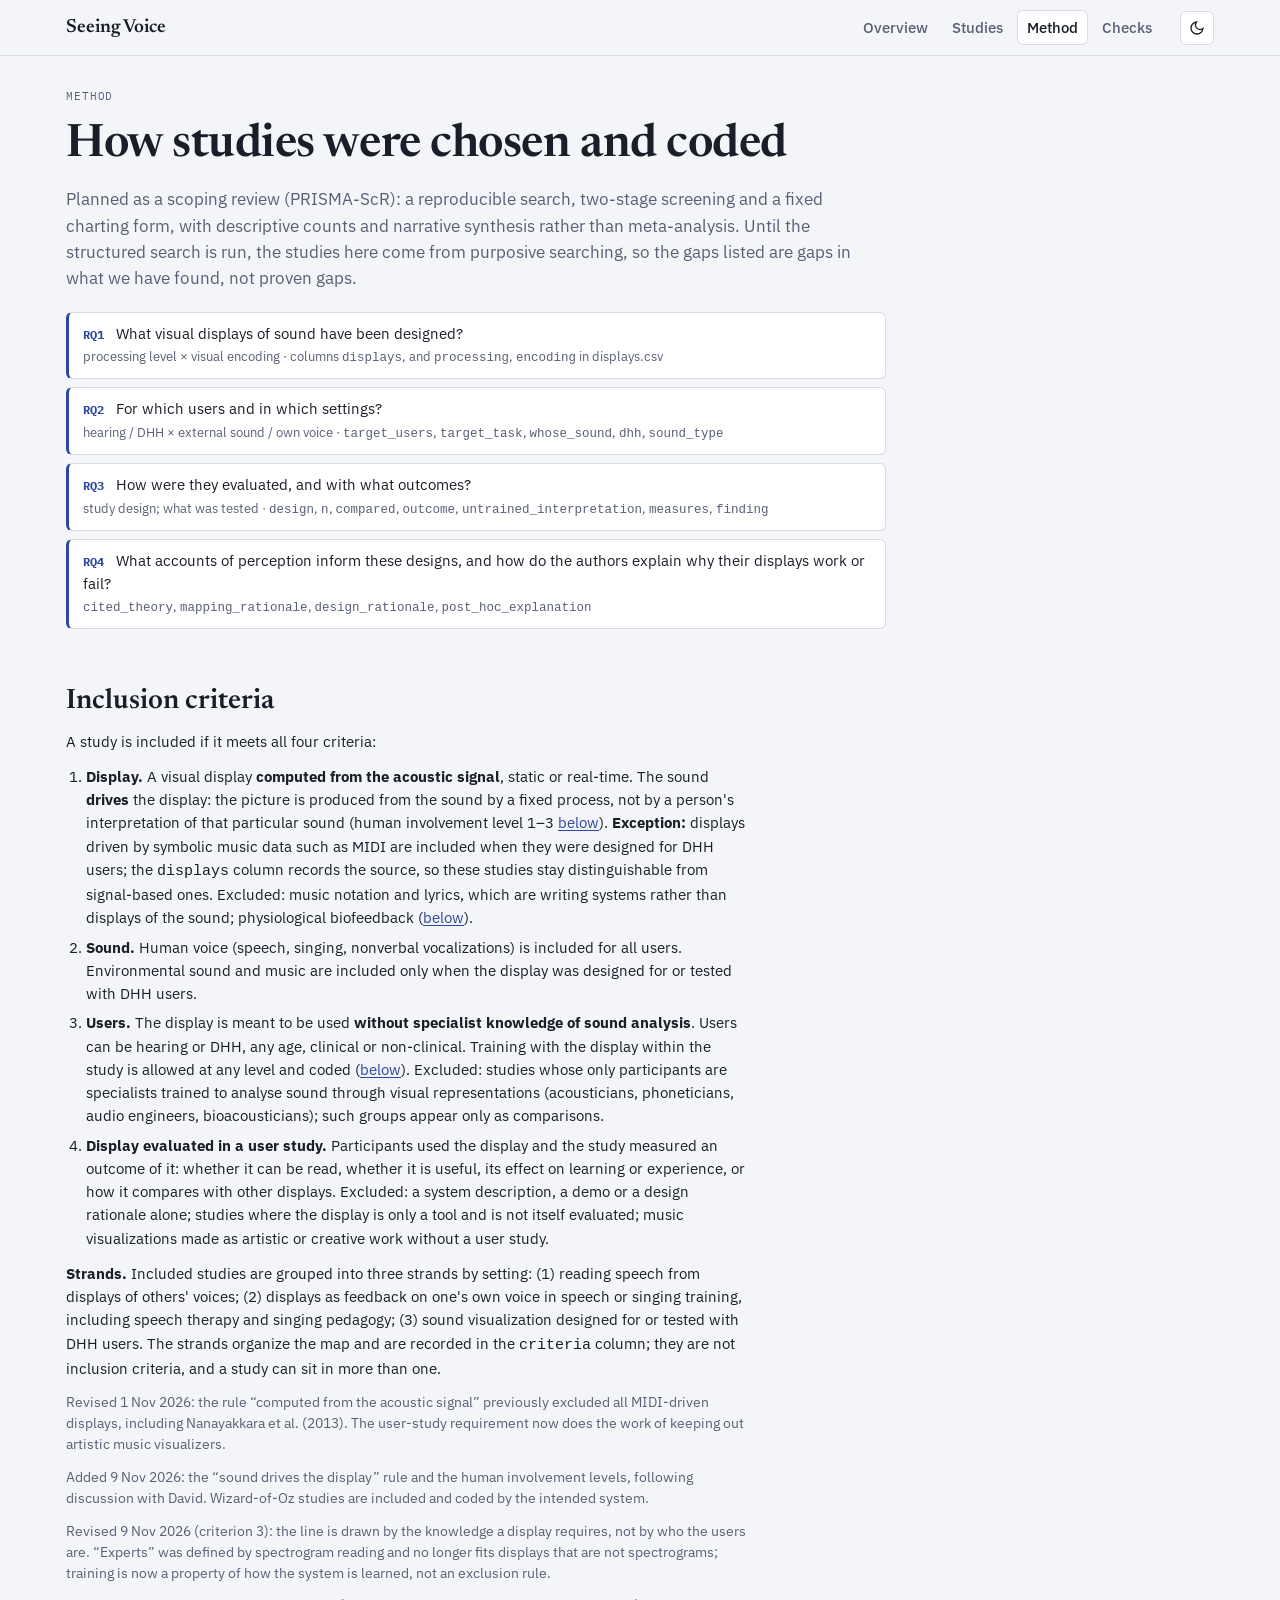
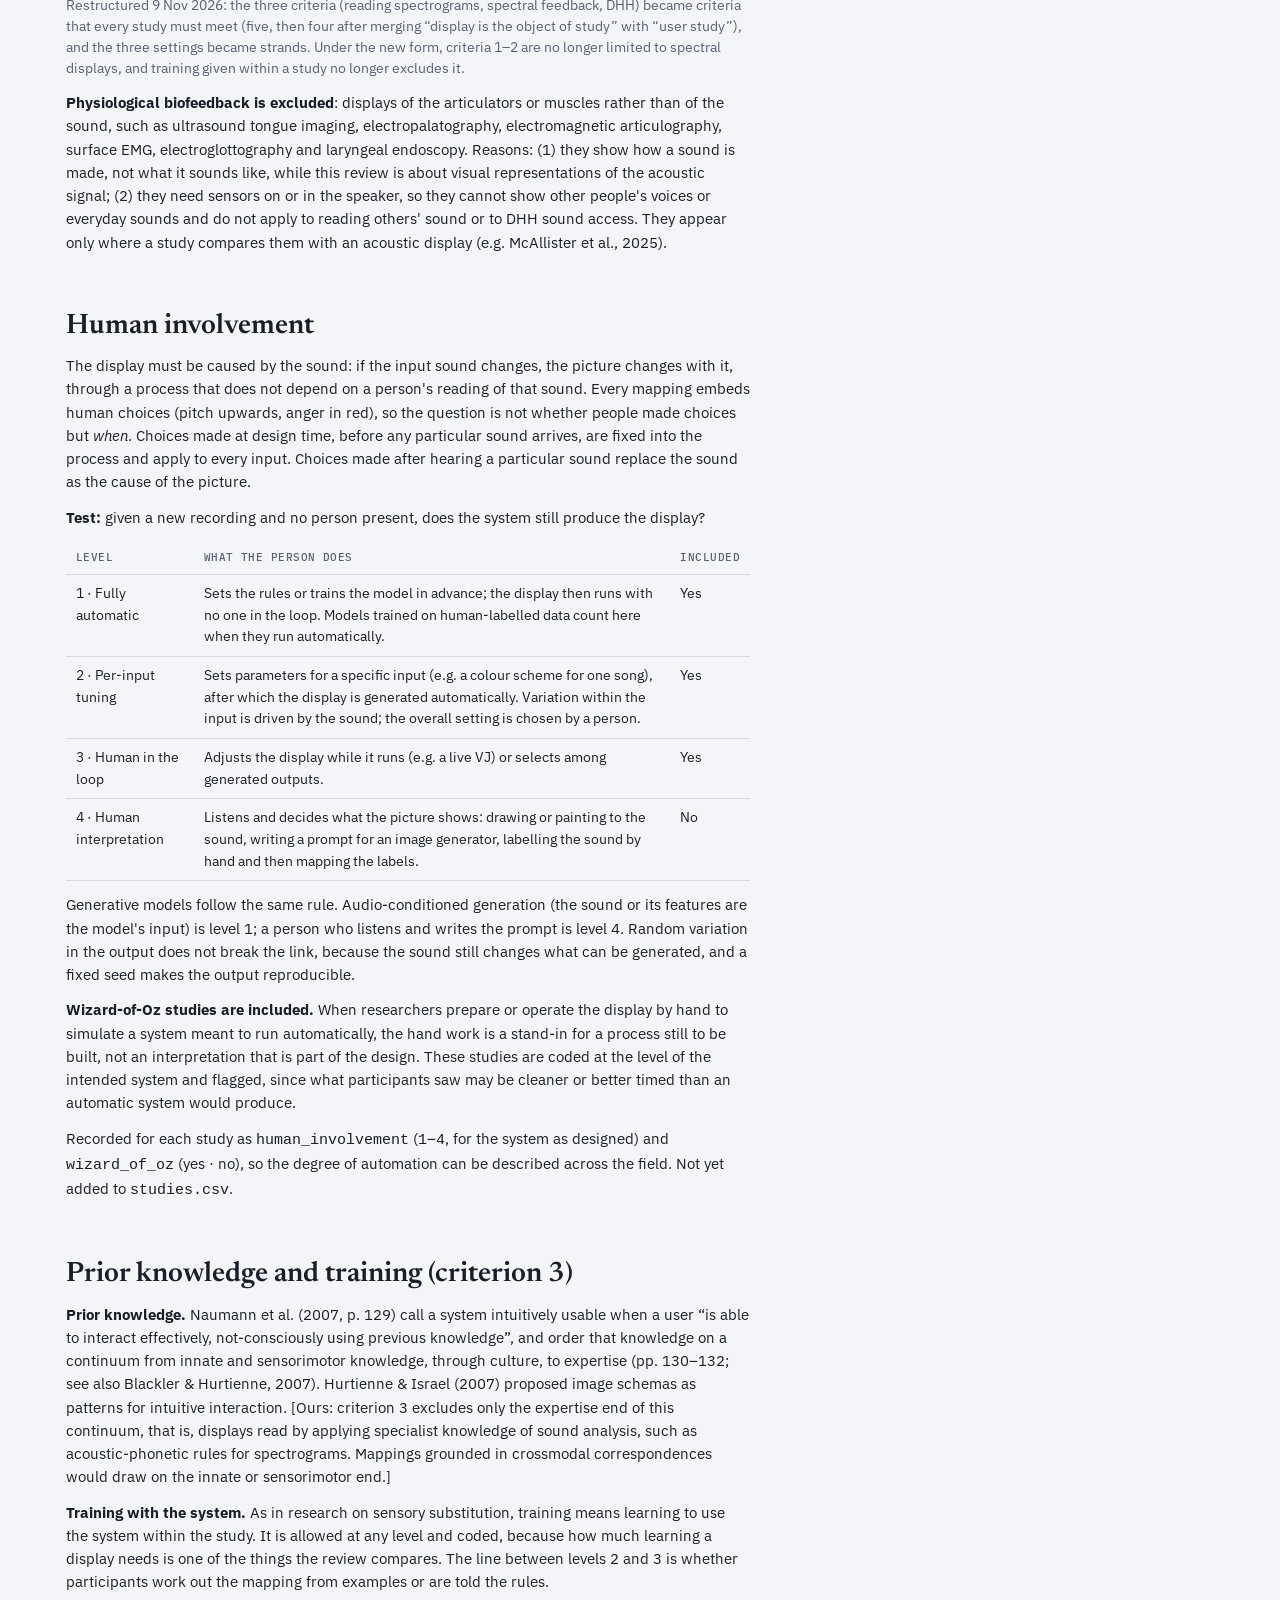
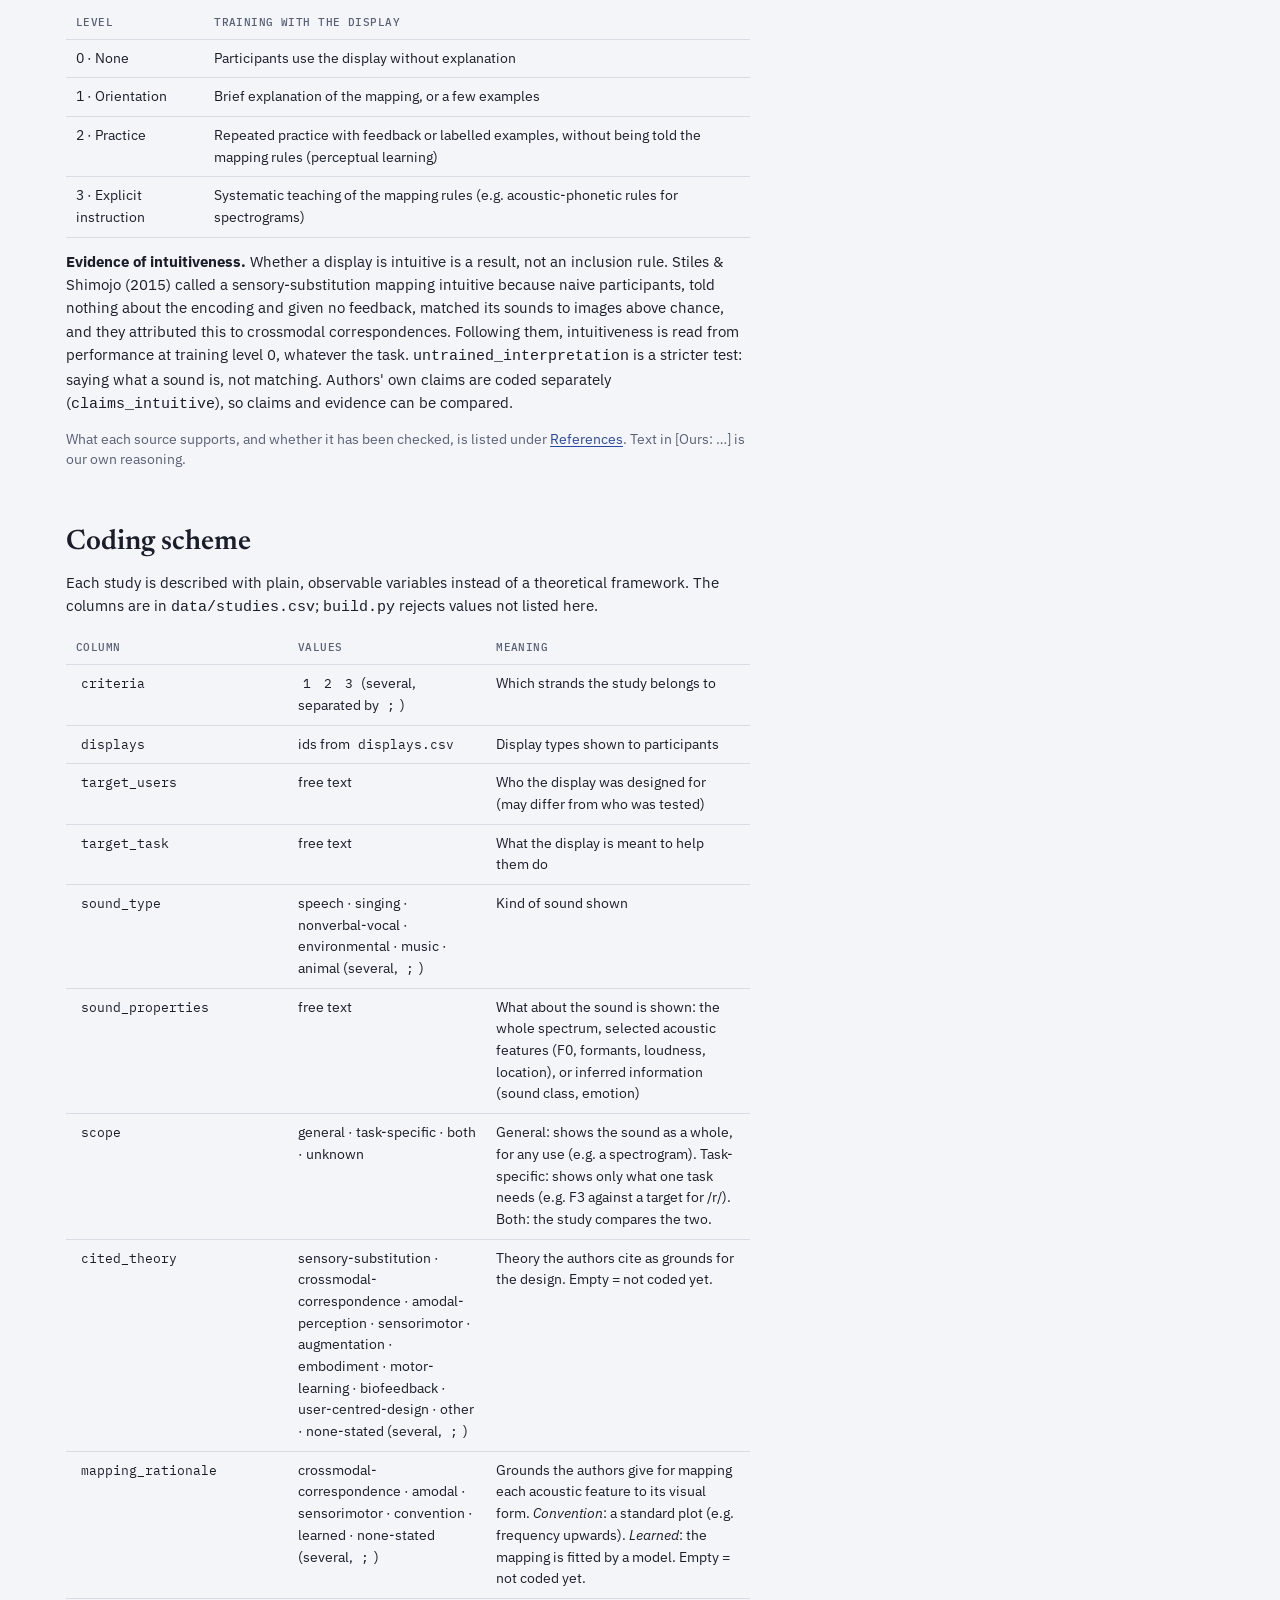
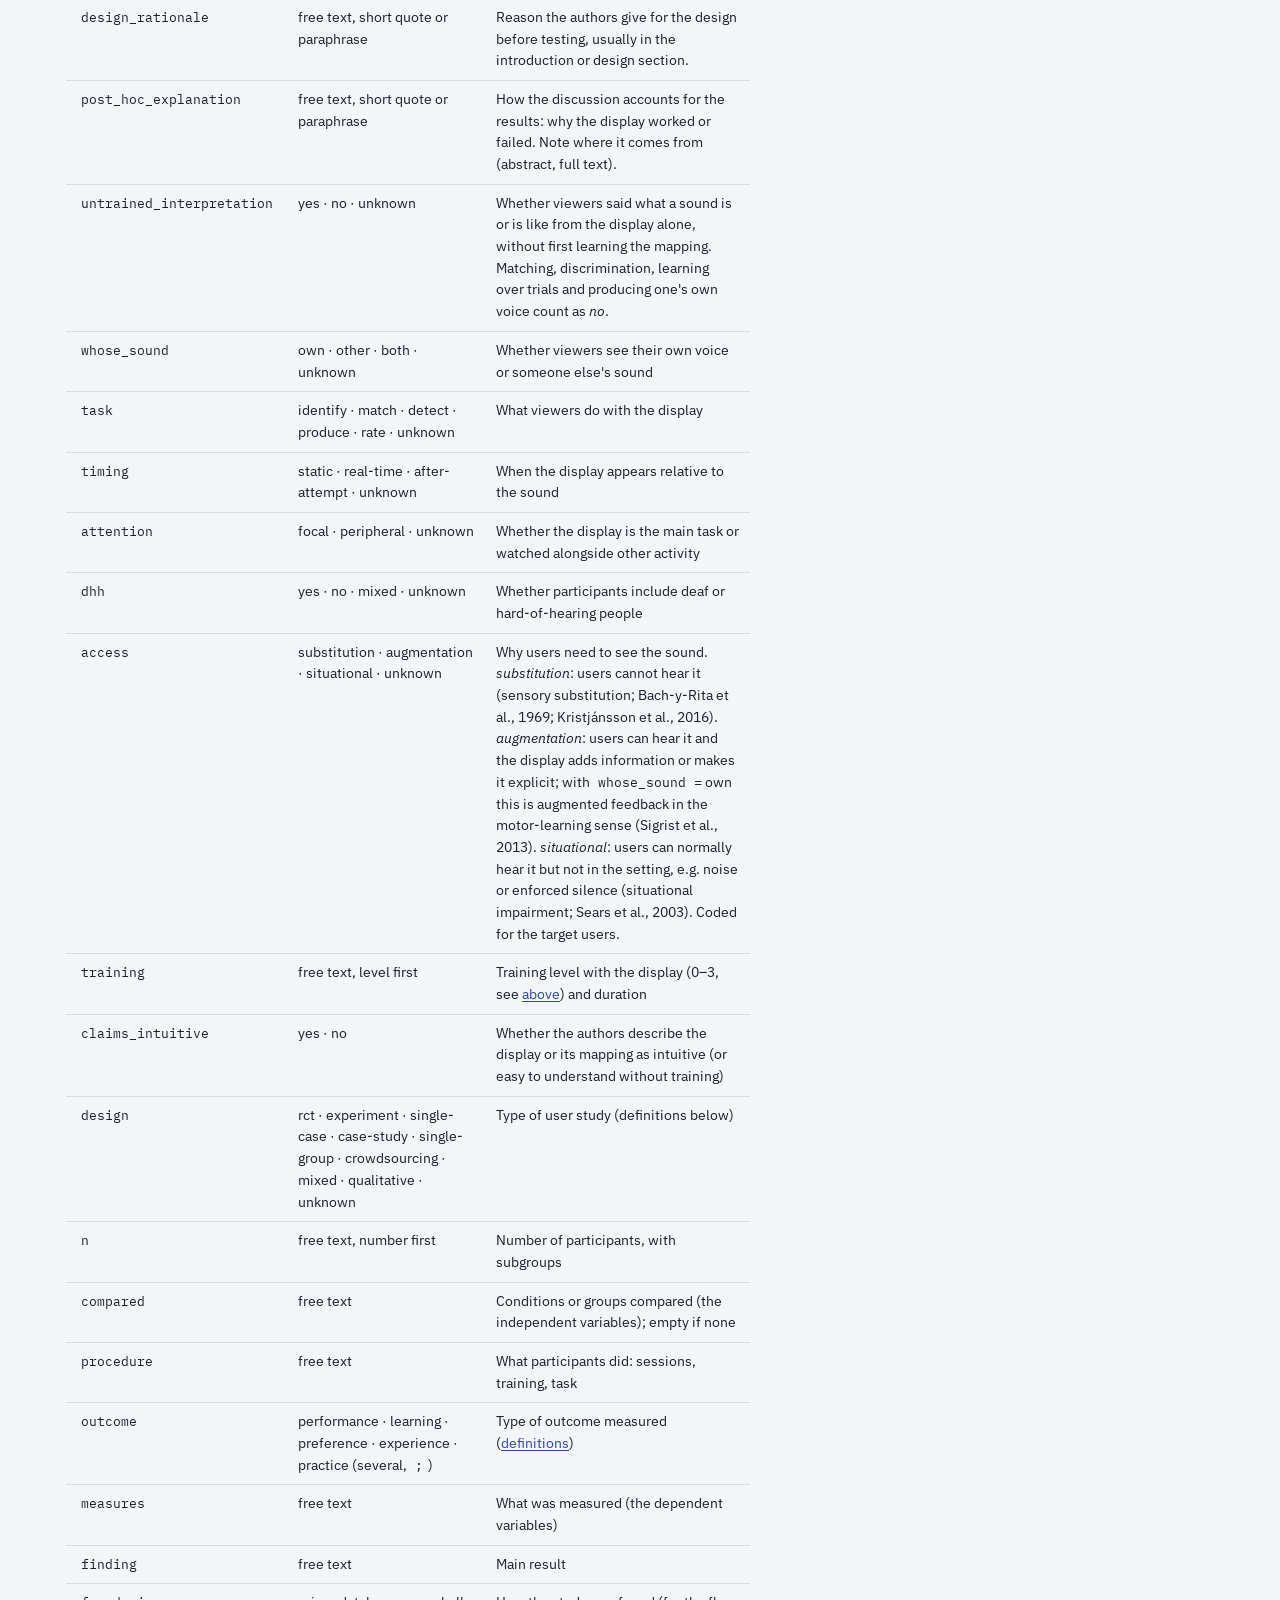
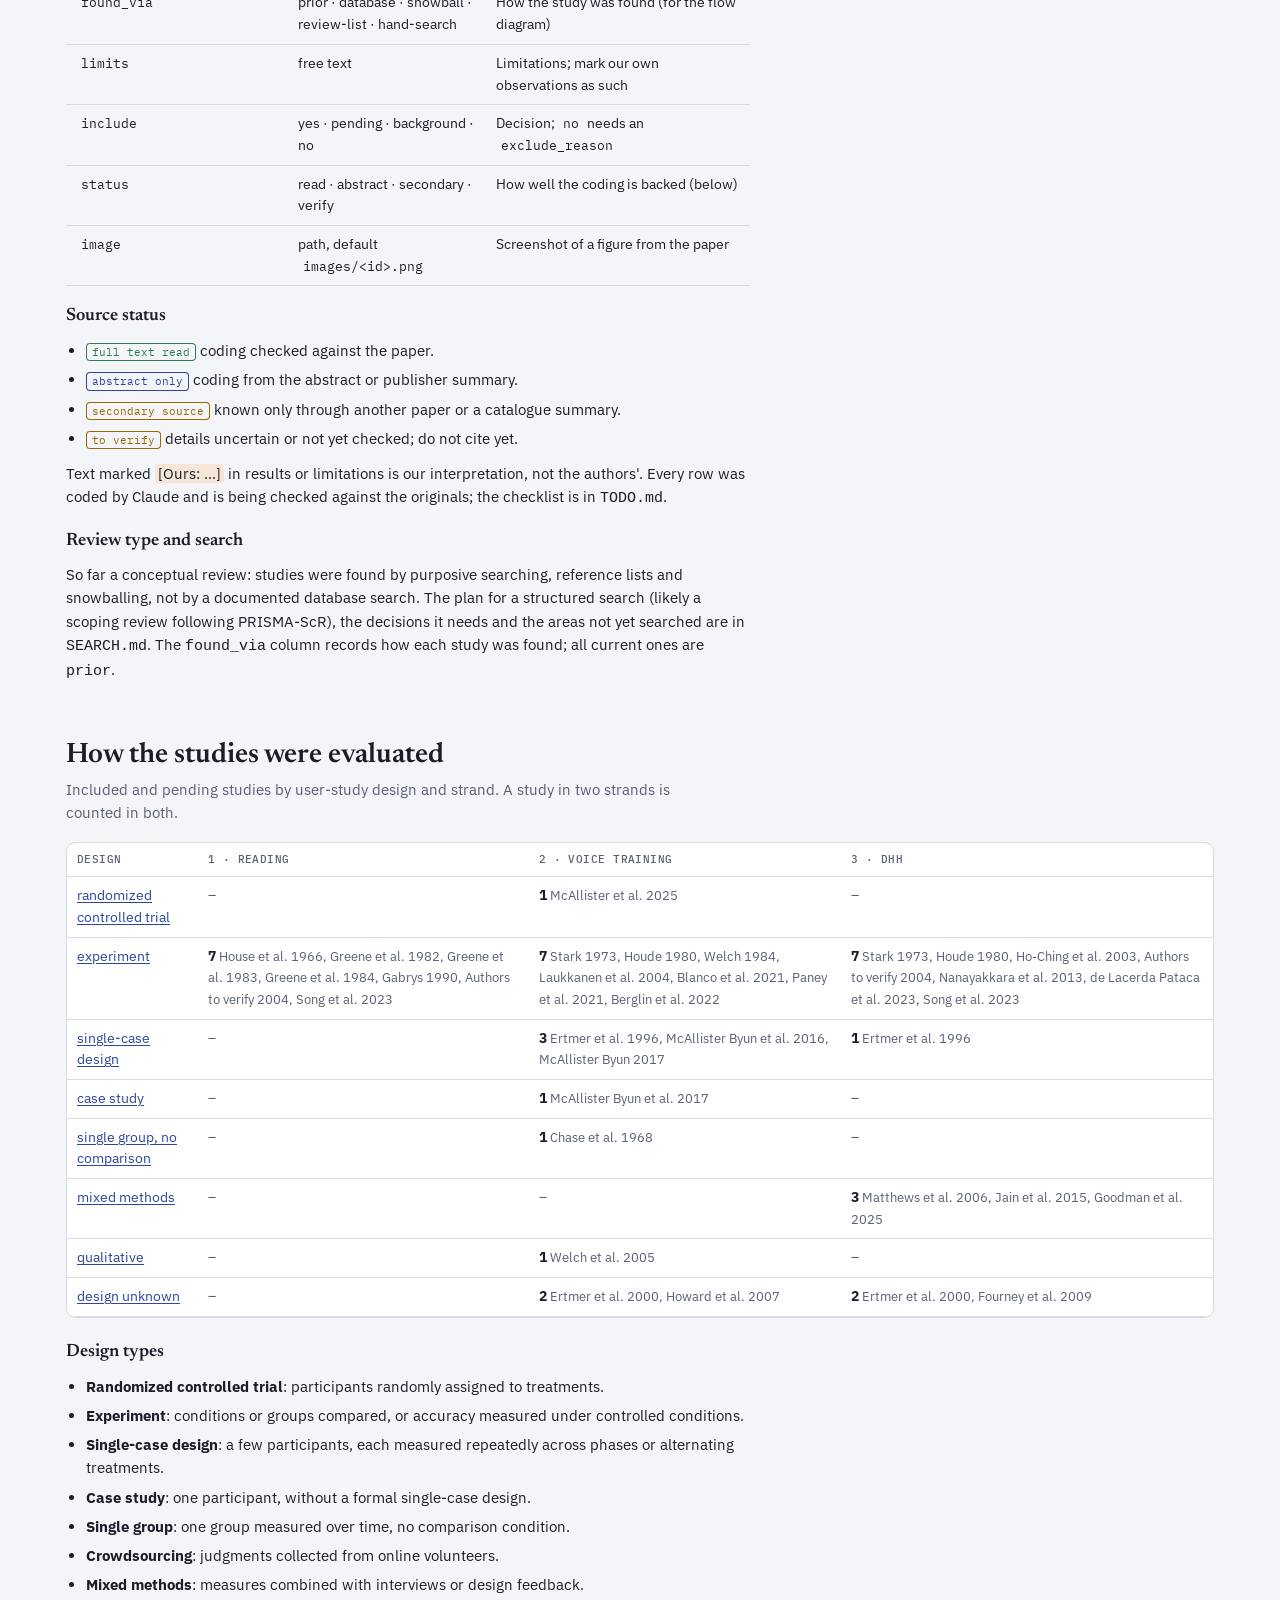
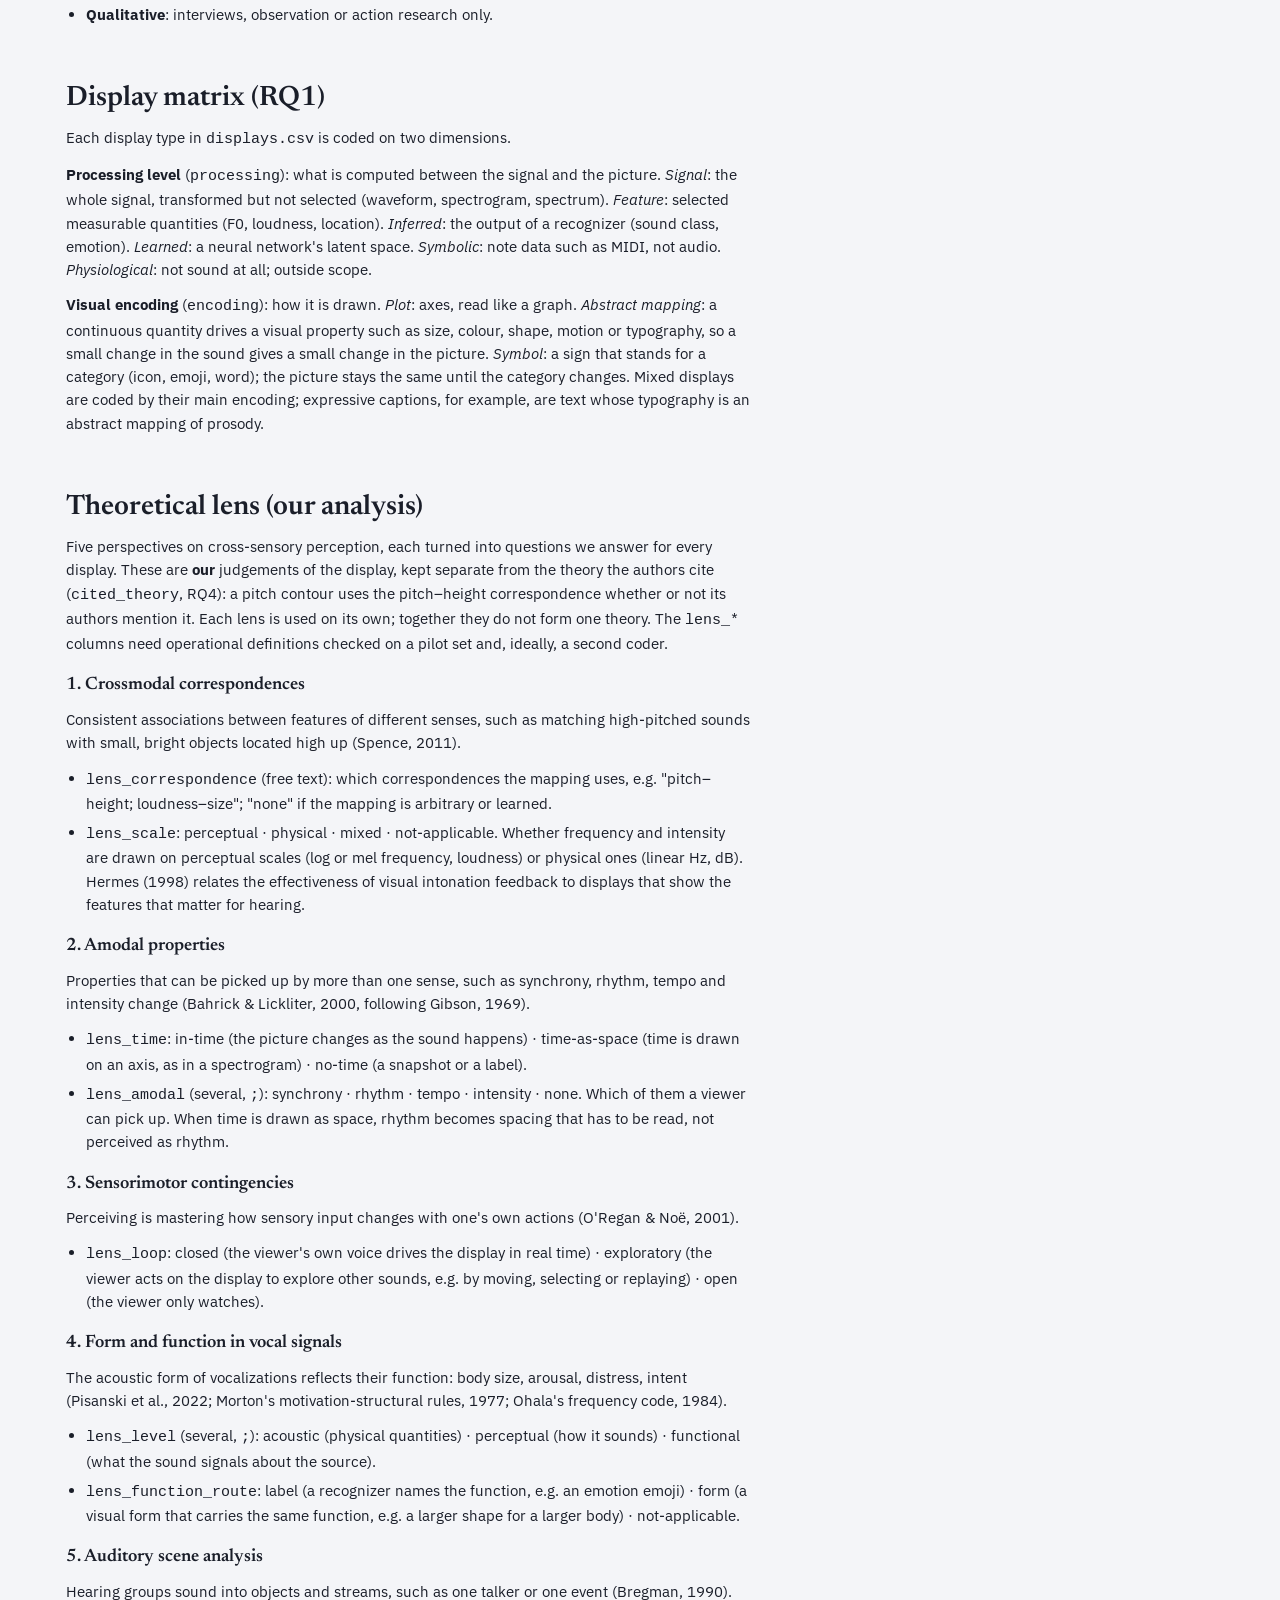
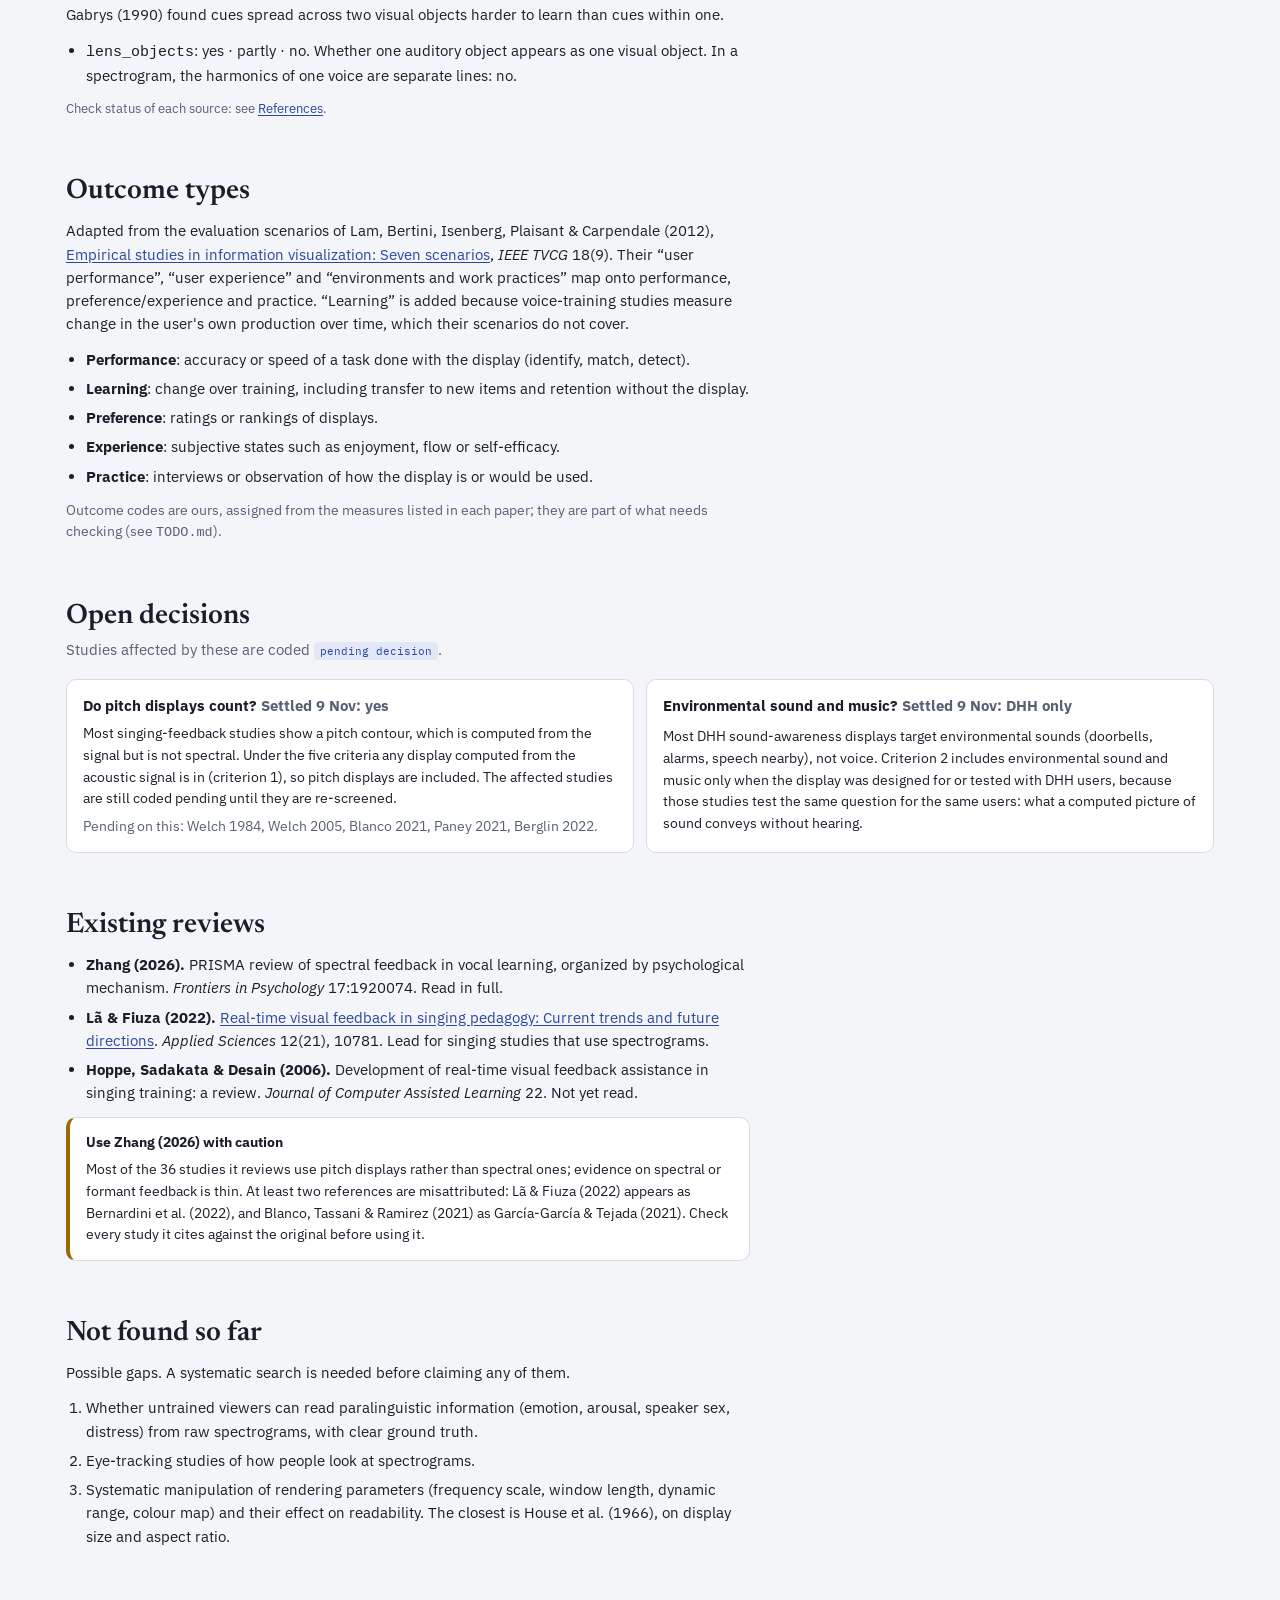
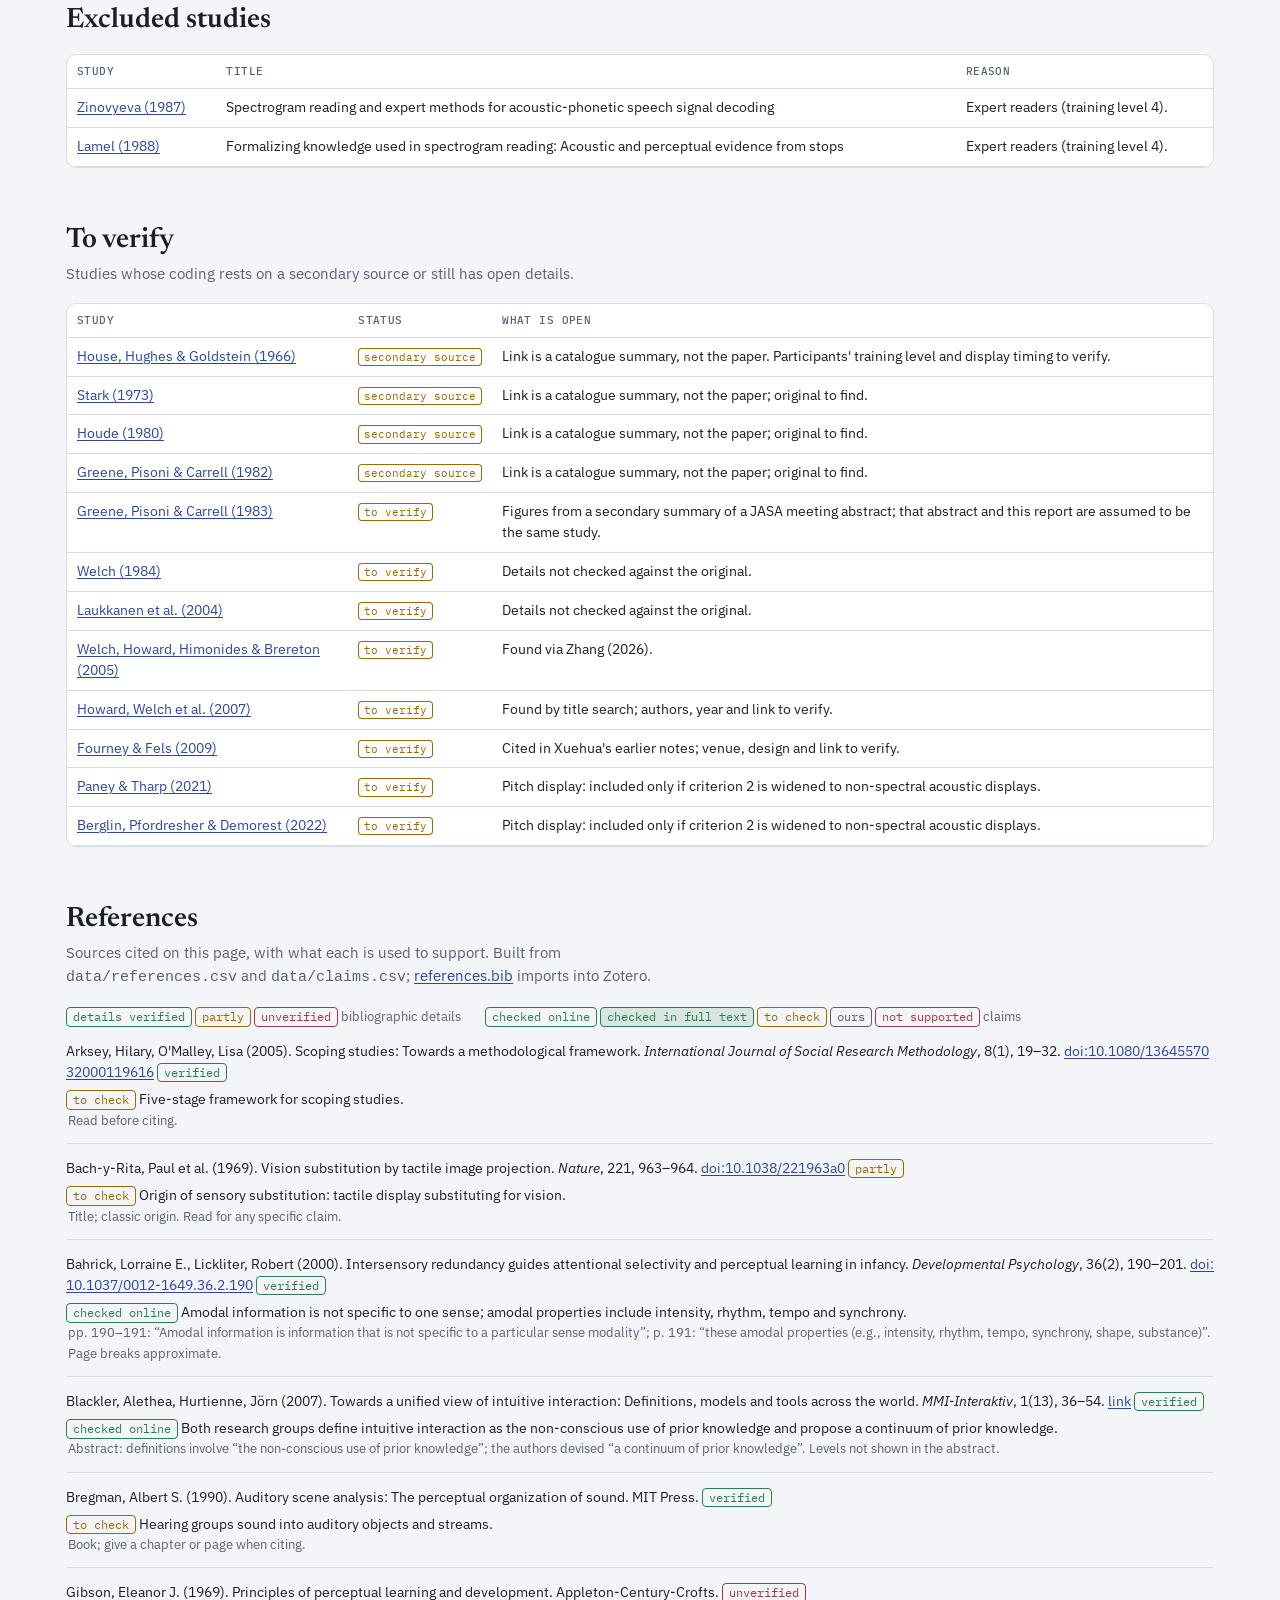
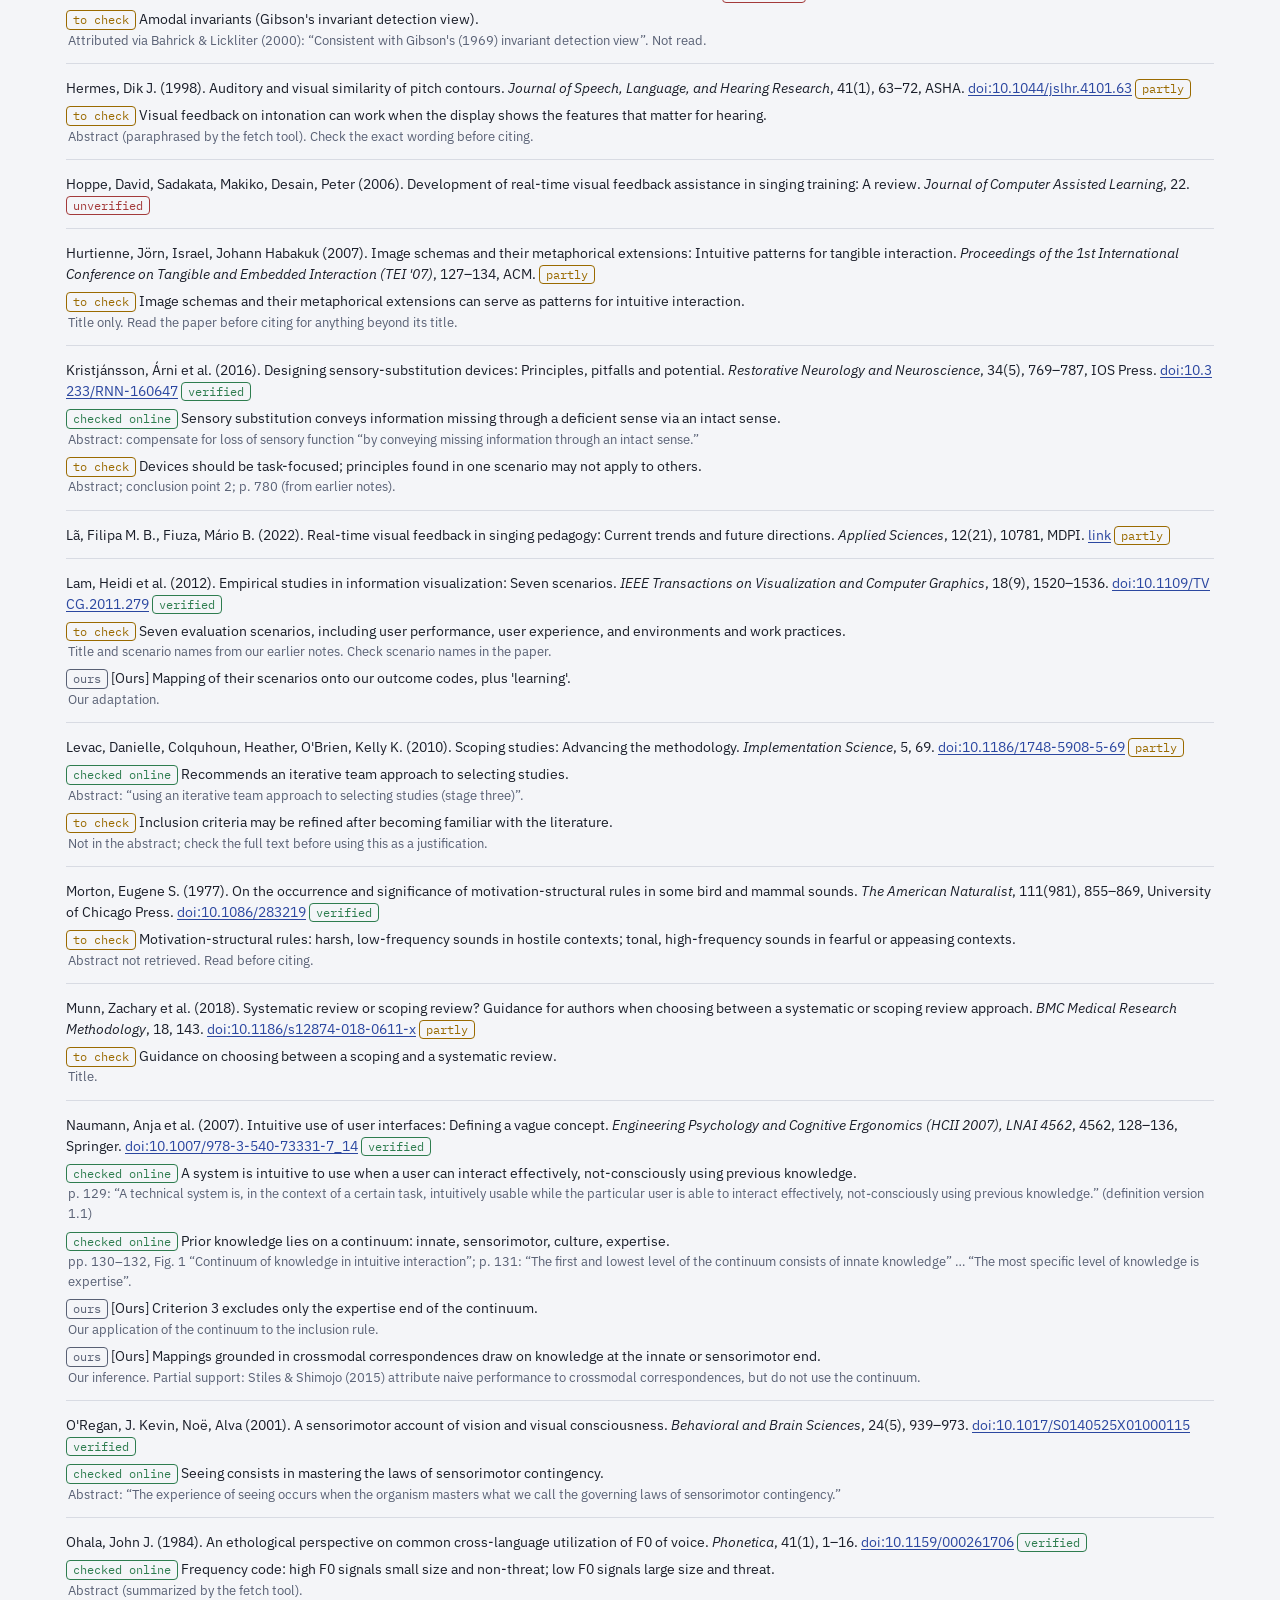
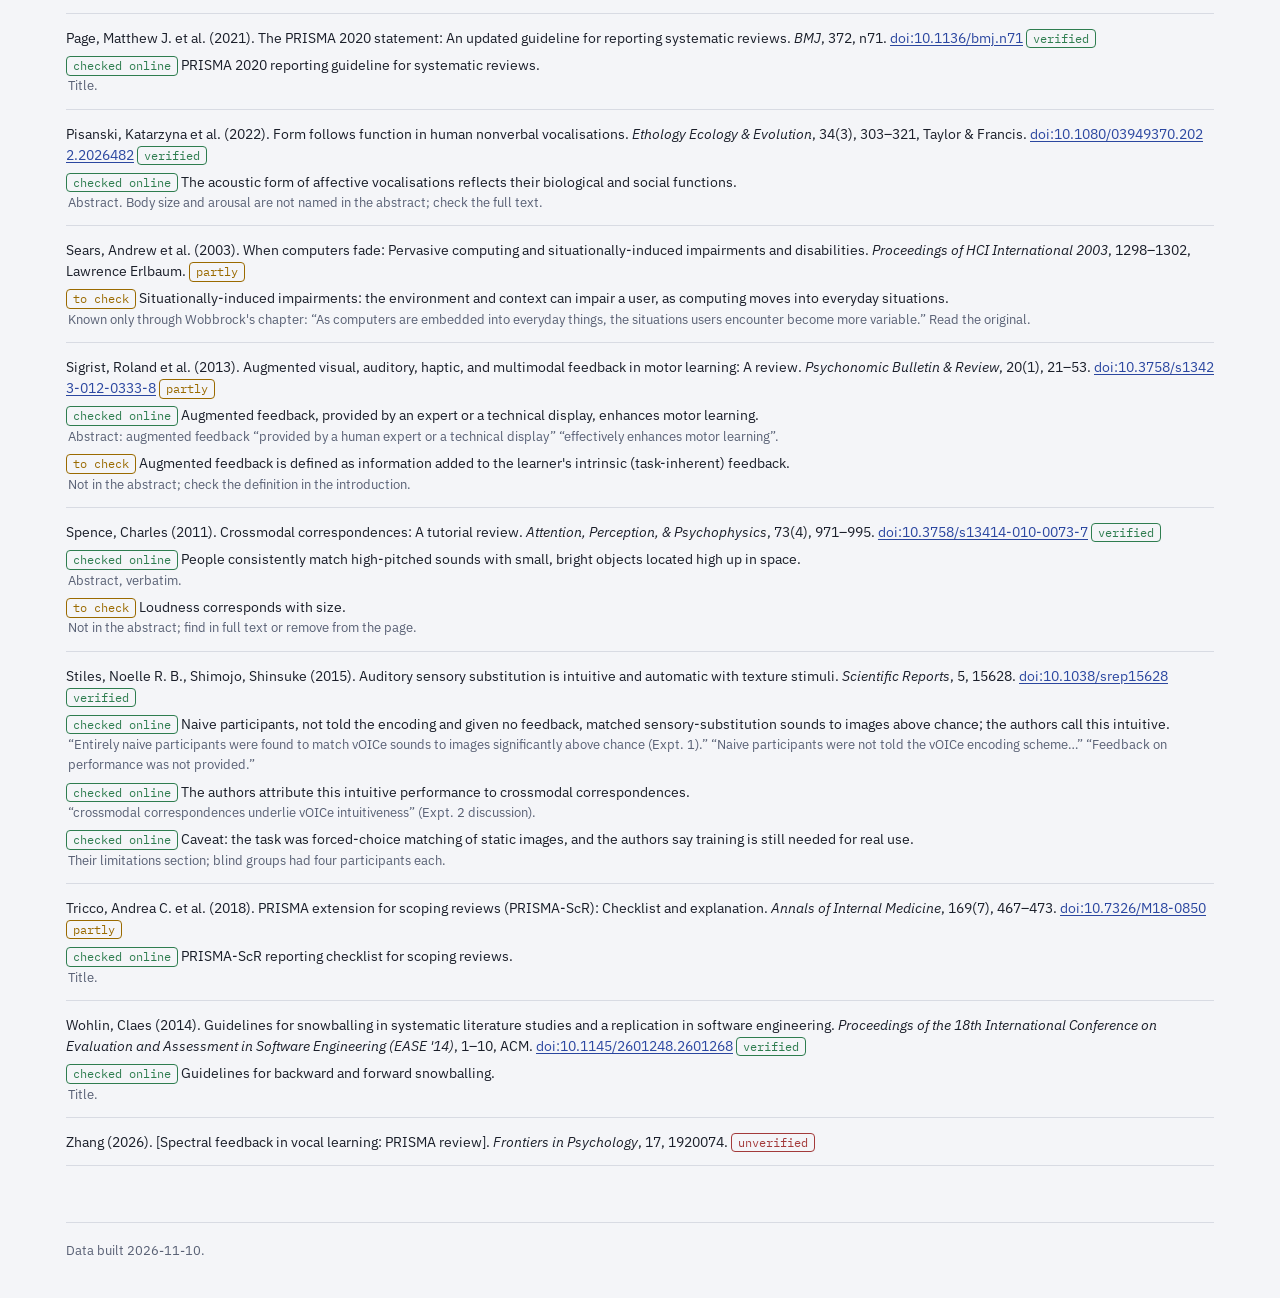
==== commit 051bdd04: "update method, add manual checks" ====
--- a/method.html
+++ b/method.html
@@ -19,6 +19,7 @@
     <a href="index.html">Overview</a>
     <a href="studies.html">Studies</a>
     <a href="method.html">Method</a>
+    <a href="verify.html">Checks</a>
   </nav>
   <button class="theme-btn" type="button"></button>
 </div></header>
@@ -38,36 +39,54 @@
 
   <section class="prose" aria-labelledby="crit-h">
     <h2 id="crit-h">Inclusion criteria</h2>
-    <p>A study is included if it meets at least one criterion:</p>
+    <p>A study is included if it meets all four criteria:</p>
     <ol>
-      <li><b>Reading speech from spectrographic displays.</b> Viewers identify, match or discriminate speech from a spectrogram or a spectrogram-like picture.</li>
-      <li><b>Spectral or spectrographic displays as voice-training feedback.</b> People see a display of their own voice while learning to speak or sing, including speech therapy and singing pedagogy. “Spectral” covers time–frequency displays (spectrograms) and frequency-only displays (spectra, e.g. LPC curves).</li>
-      <li><b>Sound visualization for deaf and hard-of-hearing users.</b> Displays designed for or tested with DHH users, not limited to spectrograms.</li>
+      <li><b>Display.</b> A visual display <b>computed from the acoustic signal</b>, static or real-time. The sound <b>drives</b> the display: the picture is produced from the sound by a fixed process, not by a person's interpretation of that particular sound (human involvement level 1–3 <a href="#human">below</a>). <b>Exception:</b> displays driven by symbolic music data such as MIDI are included when they were designed for DHH users; the <code>displays</code> column records the source, so these studies stay distinguishable from signal-based ones. Excluded: music notation and lyrics, which are writing systems rather than displays of the sound; physiological biofeedback (<a href="#physio">below</a>).</li>
+      <li><b>Sound.</b> Human voice (speech, singing, nonverbal vocalizations) is included for all users. Environmental sound and music are included only when the display was designed for or tested with DHH users.</li>
+      <li><b>Users.</b> The display is meant to be used <b>without specialist knowledge of sound analysis</b>. Users can be hearing or DHH, any age, clinical or non-clinical. Training with the display within the study is allowed at any level and coded (<a href="#training">below</a>). Excluded: studies whose only participants are specialists trained to analyse sound through visual representations (acousticians, phoneticians, audio engineers, bioacousticians); such groups appear only as comparisons.</li>
+      <li><b>Display evaluated in a user study.</b> Participants used the display and the study measured an outcome of it: whether it can be read, whether it is useful, its effect on learning or experience, or how it compares with other displays. Excluded: a system description, a demo or a design rationale alone; studies where the display is only a tool and is not itself evaluated; music visualizations made as artistic or creative work without a user study.</li>
     </ol>
-    <p>and all of the following hold:</p>
-    <ul>
-      <li>The display is <b>computed from the acoustic signal</b>, live or afterwards. <b>Exception (criterion 3 only):</b> displays driven by symbolic music data such as MIDI are included when they were designed for DHH users. The <code>displays</code> column records the source, so these studies stay distinguishable from signal-based ones.</li>
-      <li>Viewers are <b>non-experts</b>: training level 0–2 below. Expert readers appear only as a comparison point.</li>
-      <li>There is a <b>user study</b>: people used the display and something was measured (accuracy, learning, preference or experience). A system description, a demo or a design rationale alone is not enough.</li>
-    </ul>
-    <p>Excluded: music visualizations made as artistic or creative work without a user study; music notation and lyrics, which are writing systems rather than displays of the sound.</p>
+    <p><b>Strands.</b> Included studies are grouped into three strands by setting: (1) reading speech from displays of others' voices; (2) displays as feedback on one's own voice in speech or singing training, including speech therapy and singing pedagogy; (3) sound visualization designed for or tested with DHH users. The strands organize the map and are recorded in the <code>criteria</code> column; they are not inclusion criteria, and a study can sit in more than one.</p>
     <p class="muted" style="font-size:13.5px">Revised 1 Nov 2026: the rule “computed from the acoustic signal” previously excluded all MIDI-driven displays, including Nanayakkara et al. (2013). The user-study requirement now does the work of keeping out artistic music visualizers.</p>
+    <p class="muted" style="font-size:13.5px">Added 9 Nov 2026: the “sound drives the display” rule and the human involvement levels, following discussion with David. Wizard-of-Oz studies are included and coded by the intended system.</p>
+    <p class="muted" style="font-size:13.5px">Revised 9 Nov 2026 (criterion 3): the line is drawn by the knowledge a display requires, not by who the users are. “Experts” was defined by spectrogram reading and no longer fits displays that are not spectrograms; training is now a property of how the system is learned, not an exclusion rule.</p>
+    <p class="muted" style="font-size:13.5px">Restructured 9 Nov 2026: the three criteria (reading spectrograms, spectral feedback, DHH) became criteria that every study must meet (five, then four after merging “display is the object of study” with “user study”), and the three settings became strands. Under the new form, criteria 1–2 are no longer limited to spectral displays, and training given within a study no longer excludes it.</p>
     <p id="physio"><b>Physiological biofeedback is excluded</b>: displays of the articulators or muscles rather than of the sound, such as ultrasound tongue imaging, electropalatography, electromagnetic articulography, surface EMG, electroglottography and laryngeal endoscopy. Reasons: (1) they show how a sound is made, not what it sounds like, while this review is about visual representations of the acoustic signal; (2) they need sensors on or in the speaker, so they cannot show other people's voices or everyday sounds and do not apply to reading others' sound or to DHH sound access. They appear only where a study compares them with an acoustic display (e.g. McAllister et al., 2025).</p>
   </section>
 
-  <section class="prose" id="training" aria-labelledby="train-h">
-    <h2 id="train-h">Training level (criterion 1)</h2>
-    <p>Inclusion depends on <i>what</i> was trained, not how long. The line between levels 2 and 3 is whether participants work out the mapping from examples or are told the rules. Criterion 2 is exempt: in voice training, being told what the target is belongs to the method.</p>
+  <section class="prose" id="human" aria-labelledby="human-h">
+    <h2 id="human-h">Human involvement</h2>
+    <p>The display must be caused by the sound: if the input sound changes, the picture changes with it, through a process that does not depend on a person's reading of that sound. Every mapping embeds human choices (pitch upwards, anger in red), so the question is not whether people made choices but <i>when</i>. Choices made at design time, before any particular sound arrives, are fixed into the process and apply to every input. Choices made after hearing a particular sound replace the sound as the cause of the picture.</p>
+    <p><b>Test:</b> given a new recording and no person present, does the system still produce the display?</p>
     <div class="table-scroll"><table class="simple">
-      <thead><tr><th>Level</th><th>Training content</th><th>Included</th></tr></thead>
+      <thead><tr><th>Level</th><th>What the person does</th><th>Included</th></tr></thead>
       <tbody>
-        <tr><td>0 · None</td><td>Participants answer straight from the display</td><td>Yes</td></tr>
-        <tr><td>1 · Orientation</td><td>Brief explanation of the axes, or a few examples</td><td>Yes</td></tr>
-        <tr><td>2 · Perceptual training</td><td>Repeated practice with feedback or labelled examples, without acoustic rules</td><td>Yes</td></tr>
-        <tr><td>3 · Explicit instruction</td><td>Systematic teaching of acoustic-phonetic rules</td><td>No (comparison group only)</td></tr>
-        <tr><td>4 · Experts</td><td>Phoneticians, acoustics researchers</td><td>No</td></tr>
+        <tr><td>1 · Fully automatic</td><td>Sets the rules or trains the model in advance; the display then runs with no one in the loop. Models trained on human-labelled data count here when they run automatically.</td><td>Yes</td></tr>
+        <tr><td>2 · Per-input tuning</td><td>Sets parameters for a specific input (e.g. a colour scheme for one song), after which the display is generated automatically. Variation within the input is driven by the sound; the overall setting is chosen by a person.</td><td>Yes</td></tr>
+        <tr><td>3 · Human in the loop</td><td>Adjusts the display while it runs (e.g. a live VJ) or selects among generated outputs.</td><td>Yes</td></tr>
+        <tr><td>4 · Human interpretation</td><td>Listens and decides what the picture shows: drawing or painting to the sound, writing a prompt for an image generator, labelling the sound by hand and then mapping the labels.</td><td>No</td></tr>
       </tbody>
     </table></div>
+    <p>Generative models follow the same rule. Audio-conditioned generation (the sound or its features are the model's input) is level 1; a person who listens and writes the prompt is level 4. Random variation in the output does not break the link, because the sound still changes what can be generated, and a fixed seed makes the output reproducible.</p>
+    <p><b>Wizard-of-Oz studies are included.</b> When researchers prepare or operate the display by hand to simulate a system meant to run automatically, the hand work is a stand-in for a process still to be built, not an interpretation that is part of the design. These studies are coded at the level of the intended system and flagged, since what participants saw may be cleaner or better timed than an automatic system would produce.</p>
+    <p>Recorded for each study as <code>human_involvement</code> (<code>1</code>–<code>4</code>, for the system as designed) and <code>wizard_of_oz</code> (yes · no), so the degree of automation can be described across the field. Not yet added to <code>studies.csv</code>.</p>
+  </section>
+
+  <section class="prose" id="training" aria-labelledby="train-h">
+    <h2 id="train-h">Prior knowledge and training (criterion 3)</h2>
+    <p><b>Prior knowledge.</b> Naumann et al. (2007, p. 129) call a system intuitively usable when a user “is able to interact effectively, not-consciously using previous knowledge”, and order that knowledge on a continuum from innate and sensorimotor knowledge, through culture, to expertise (pp. 130–132; see also Blackler &amp; Hurtienne, 2007). Hurtienne &amp; Israel (2007) proposed image schemas as patterns for intuitive interaction. [Ours: criterion 3 excludes only the expertise end of this continuum, that is, displays read by applying specialist knowledge of sound analysis, such as acoustic-phonetic rules for spectrograms. Mappings grounded in crossmodal correspondences would draw on the innate or sensorimotor end.]</p>
+    <p><b>Training with the system.</b> As in research on sensory substitution, training means learning to use the system within the study. It is allowed at any level and coded, because how much learning a display needs is one of the things the review compares. The line between levels 2 and 3 is whether participants work out the mapping from examples or are told the rules.</p>
+    <div class="table-scroll"><table class="simple">
+      <thead><tr><th>Level</th><th>Training with the display</th></tr></thead>
+      <tbody>
+        <tr><td>0 · None</td><td>Participants use the display without explanation</td></tr>
+        <tr><td>1 · Orientation</td><td>Brief explanation of the mapping, or a few examples</td></tr>
+        <tr><td>2 · Practice</td><td>Repeated practice with feedback or labelled examples, without being told the mapping rules (perceptual learning)</td></tr>
+        <tr><td>3 · Explicit instruction</td><td>Systematic teaching of the mapping rules (e.g. acoustic-phonetic rules for spectrograms)</td></tr>
+      </tbody>
+    </table></div>
+    <p><b>Evidence of intuitiveness.</b> Whether a display is intuitive is a result, not an inclusion rule. Stiles &amp; Shimojo (2015) called a sensory-substitution mapping intuitive because naive participants, told nothing about the encoding and given no feedback, matched its sounds to images above chance, and they attributed this to crossmodal correspondences. Following them, intuitiveness is read from performance at training level 0, whatever the task. <code>untrained_interpretation</code> is a stricter test: saying what a sound is, not matching. Authors' own claims are coded separately (<code>claims_intuitive</code>), so claims and evidence can be compared.</p>
+    <p class="muted" style="font-size:13.5px">What each source supports, and whether it has been checked, is listed under <a href="#refs-h">References</a>. Text in [Ours: …] is our own reasoning.</p>
   </section>
 
   <section class="prose" aria-labelledby="code-h">
@@ -76,7 +95,7 @@
     <div class="table-scroll"><table class="simple">
       <thead><tr><th>Column</th><th>Values</th><th>Meaning</th></tr></thead>
       <tbody>
-        <tr><td><code>criteria</code></td><td><code>1</code> <code>2</code> <code>3</code> (several, separated by <code>;</code>)</td><td>Which inclusion criteria the study meets</td></tr>
+        <tr><td><code>criteria</code></td><td><code>1</code> <code>2</code> <code>3</code> (several, separated by <code>;</code>)</td><td>Which strands the study belongs to</td></tr>
         <tr><td><code>displays</code></td><td>ids from <code>displays.csv</code></td><td>Display types shown to participants</td></tr>
         <tr><td><code>target_users</code></td><td>free text</td><td>Who the display was designed for (may differ from who was tested)</td></tr>
         <tr><td><code>target_task</code></td><td>free text</td><td>What the display is meant to help them do</td></tr>
@@ -93,7 +112,9 @@
         <tr><td><code>timing</code></td><td>static · real-time · after-attempt · unknown</td><td>When the display appears relative to the sound</td></tr>
         <tr><td><code>attention</code></td><td>focal · peripheral · unknown</td><td>Whether the display is the main task or watched alongside other activity</td></tr>
         <tr><td><code>dhh</code></td><td>yes · no · mixed · unknown</td><td>Whether participants include deaf or hard-of-hearing people</td></tr>
-        <tr><td><code>training</code></td><td>free text, level first</td><td>Training level (criterion 1) and duration</td></tr>
+        <tr><td><code>access</code></td><td>substitution · augmentation · situational · unknown</td><td>Why users need to see the sound. <i>substitution</i>: users cannot hear it (sensory substitution; Bach-y-Rita et al., 1969; Kristjánsson et al., 2016). <i>augmentation</i>: users can hear it and the display adds information or makes it explicit; with <code>whose_sound</code> = own this is augmented feedback in the motor-learning sense (Sigrist et al., 2013). <i>situational</i>: users can normally hear it but not in the setting, e.g. noise or enforced silence (situational impairment; Sears et al., 2003). Coded for the target users.</td></tr>
+        <tr><td><code>training</code></td><td>free text, level first</td><td>Training level with the display (0–3, see <a href="#training">above</a>) and duration</td></tr>
+        <tr><td><code>claims_intuitive</code></td><td>yes · no</td><td>Whether the authors describe the display or its mapping as intuitive (or easy to understand without training)</td></tr>
         <tr class="ev-row"><td><code>design</code></td><td>rct · experiment · single-case · case-study · single-group · crowdsourcing · mixed · qualitative · unknown</td><td>Type of user study (definitions below)</td></tr>
         <tr class="ev-row"><td><code>n</code></td><td>free text, number first</td><td>Number of participants, with subgroups</td></tr>
         <tr class="ev-row"><td><code>compared</code></td><td>free text</td><td>Conditions or groups compared (the independent variables); empty if none</td></tr>
@@ -123,7 +144,7 @@
   <section aria-labelledby="ev-h">
     <div class="section-head">
       <h2 id="ev-h">How the studies were evaluated</h2>
-      <p>Included and pending studies by user-study design and criterion. A study coded for two criteria is counted in both.</p>
+      <p>Included and pending studies by user-study design and strand. A study in two strands is counted in both.</p>
     </div>
     <div class="panel table-scroll"><table class="simple" id="design-matrix"></table></div>
     <div class="prose" style="margin-top:16px">
@@ -153,38 +174,38 @@
     <p>Five perspectives on cross-sensory perception, each turned into questions we answer for every display. These are <b>our</b> judgements of the display, kept separate from the theory the authors cite (<code>cited_theory</code>, RQ4): a pitch contour uses the pitch–height correspondence whether or not its authors mention it. Each lens is used on its own; together they do not form one theory. The <code>lens_*</code> columns need operational definitions checked on a pilot set and, ideally, a second coder.</p>
 
     <h3>1. Crossmodal correspondences</h3>
-    <p>Consistent associations between features of different senses, such as pitch with elevation, size or brightness, and loudness with size (Spence, 2011†).</p>
+    <p>Consistent associations between features of different senses, such as matching high-pitched sounds with small, bright objects located high up (Spence, 2011).</p>
     <ul>
       <li><code>lens_correspondence</code> (free text): which correspondences the mapping uses, e.g. "pitch–height; loudness–size"; "none" if the mapping is arbitrary or learned.</li>
-      <li><code>lens_scale</code>: perceptual · physical · mixed · not-applicable. Whether frequency and intensity are drawn on perceptual scales (log or mel frequency, loudness) or physical ones (linear Hz, dB). Hermes (1998)† argues a pitch display should keep only what is audible.</li>
+      <li><code>lens_scale</code>: perceptual · physical · mixed · not-applicable. Whether frequency and intensity are drawn on perceptual scales (log or mel frequency, loudness) or physical ones (linear Hz, dB). Hermes (1998) relates the effectiveness of visual intonation feedback to displays that show the features that matter for hearing.</li>
     </ul>
 
     <h3>2. Amodal properties</h3>
-    <p>Properties that can be picked up by more than one sense, such as synchrony, rhythm, tempo and intensity change (Gibson's amodal invariants; Bahrick &amp; Lickliter's intersensory redundancy†).</p>
+    <p>Properties that can be picked up by more than one sense, such as synchrony, rhythm, tempo and intensity change (Bahrick &amp; Lickliter, 2000, following Gibson, 1969).</p>
     <ul>
       <li><code>lens_time</code>: in-time (the picture changes as the sound happens) · time-as-space (time is drawn on an axis, as in a spectrogram) · no-time (a snapshot or a label).</li>
       <li><code>lens_amodal</code> (several, <code>;</code>): synchrony · rhythm · tempo · intensity · none. Which of them a viewer can pick up. When time is drawn as space, rhythm becomes spacing that has to be read, not perceived as rhythm.</li>
     </ul>
 
     <h3>3. Sensorimotor contingencies</h3>
-    <p>Perceiving is mastering how sensory input changes with one's own actions (O'Regan &amp; Noë, 2001†).</p>
+    <p>Perceiving is mastering how sensory input changes with one's own actions (O'Regan &amp; Noë, 2001).</p>
     <ul>
       <li><code>lens_loop</code>: closed (the viewer's own voice drives the display in real time) · exploratory (the viewer acts on the display to explore other sounds, e.g. by moving, selecting or replaying) · open (the viewer only watches).</li>
     </ul>
 
     <h3>4. Form and function in vocal signals</h3>
-    <p>The acoustic form of vocalizations reflects their function: body size, arousal, distress, intent (Pisanski et al., 2022; Morton's motivation-structural rules, 1977†; Ohala's frequency code, 1984†).</p>
+    <p>The acoustic form of vocalizations reflects their function: body size, arousal, distress, intent (Pisanski et al., 2022; Morton's motivation-structural rules, 1977; Ohala's frequency code, 1984).</p>
     <ul>
       <li><code>lens_level</code> (several, <code>;</code>): acoustic (physical quantities) · perceptual (how it sounds) · functional (what the sound signals about the source).</li>
       <li><code>lens_function_route</code>: label (a recognizer names the function, e.g. an emotion emoji) · form (a visual form that carries the same function, e.g. a larger shape for a larger body) · not-applicable.</li>
     </ul>
 
     <h3>5. Auditory scene analysis</h3>
-    <p>Hearing groups sound into objects and streams, such as one talker or one event (Bregman, 1990†). Gabrys (1990) found cues spread across two visual objects harder to learn than cues within one.</p>
+    <p>Hearing groups sound into objects and streams, such as one talker or one event (Bregman, 1990). Gabrys (1990) found cues spread across two visual objects harder to learn than cues within one.</p>
     <ul>
       <li><code>lens_objects</code>: yes · partly · no. Whether one auditory object appears as one visual object. In a spectrogram, the harmonics of one voice are separate lines: no.</li>
     </ul>
-    <p class="muted" style="font-size:13px">† From memory; check before citing (listed in <code>TODO.md</code>).</p>
+    <p class="muted" style="font-size:13px">Check status of each source: see <a href="#refs-h">References</a>.</p>
   </section>
 
   <section class="prose" id="outcome" aria-labelledby="out-h">
@@ -207,13 +228,13 @@
     </div>
     <div class="two">
       <div class="decision panel">
-        <b>Do pitch displays count under criterion 2?</b>
-        <p>Most singing-feedback studies show a pitch contour, which is computed from the signal but is not spectral. Zhang (2026) groups them with spectral feedback. Options: widen criterion 2 to “displays computed from the acoustic signal”, or keep it spectral and treat pitch studies as comparison.</p>
+        <b>Do pitch displays count? <span class="muted">Settled 9 Nov: yes</span></b>
+        <p>Most singing-feedback studies show a pitch contour, which is computed from the signal but is not spectral. Under the five criteria any display computed from the acoustic signal is in (criterion 1), so pitch displays are included. The affected studies are still coded pending until they are re-screened.</p>
         <p class="muted" id="dec-pitch"></p>
       </div>
       <div class="decision panel">
-        <b>Environmental sound under criterion 3?</b>
-        <p>Most DHH sound-awareness displays target environmental sounds (doorbells, alarms, speech nearby), not voice. They are currently included because they test the same question for the same users: what a computed picture of sound conveys without hearing. An alternative is to restrict criterion 3 to speech, vocalizations and environmental sound, excluding instrumental music.</p>
+        <b>Environmental sound and music? <span class="muted">Settled 9 Nov: DHH only</span></b>
+        <p>Most DHH sound-awareness displays target environmental sounds (doorbells, alarms, speech nearby), not voice. Criterion 2 includes environmental sound and music only when the display was designed for or tested with DHH users, because those studies test the same question for the same users: what a computed picture of sound conveys without hearing.</p>
       </div>
     </div>
   </section>
@@ -252,6 +273,18 @@
       <p>Studies whose coding rests on a secondary source or still has open details.</p>
     </div>
     <div class="panel table-scroll"><table class="simple" id="verify"></table></div>
+  </section>
+
+  <section aria-labelledby="refs-h">
+    <div class="section-head">
+      <h2 id="refs-h">References</h2>
+      <p>Sources cited on this page, with what each is used to support. Built from <code>data/references.csv</code> and <code>data/claims.csv</code>; <a href="data/references.bib" download>references.bib</a> imports into Zotero.</p>
+    </div>
+    <div class="ref-key">
+      <span><span class="rs rs-verified">details verified</span> <span class="rs rs-partly">partly</span> <span class="rs rs-unverified">unverified</span> bibliographic details</span>
+      <span><span class="cs cs-checked-online">checked online</span> <span class="cs cs-checked-fulltext">checked in full text</span> <span class="cs cs-to-check">to check</span> <span class="cs cs-ours">ours</span> <span class="cs cs-wrong">not supported</span> claims</span>
+    </div>
+    <ol class="refs" id="refs"></ol>
   </section>
 
   <footer class="foot">
@@ -281,6 +314,23 @@
     `<thead><tr><th>Design</th><th>1 · Reading</th><th>2 · Voice training</th><th>3 · DHH</th></tr></thead><tbody>` +
     DES.filter(d => IN.some(s => s.design === d)).map(d =>
       `<tr><td><a href="studies.html?view=table&design=${d}">${esc(window.SVR.VALUE.design[d])}</a></td><td>${cell(d, "1")}</td><td>${cell(d, "2")}</td><td>${cell(d, "3")}</td></tr>`).join("") + "</tbody>";
+  // ---------- references ----------
+  const REFS = (window.REFERENCES || []).slice().sort((a, b) => a.authors.localeCompare(b.authors) || a.year - b.year);
+  const CL = window.CLAIMS || [];
+  const fmtAuthors = a => {
+    const xs = a.split(";").map(x => x.trim()).filter(Boolean);
+    return xs.length > 3 ? `${xs[0]} et al.` : xs.join(", ");
+  };
+  const CS = { "checked-online": "checked online", "checked-fulltext": "checked in full text", "to-check": "to check", ours: "ours", wrong: "not supported" };
+  document.getElementById("refs").innerHTML = REFS.map(r => {
+    const where = [r.venue && `<i>${esc(r.venue)}</i>`, r.volume && (r.issue ? `${esc(r.volume)}(${esc(r.issue)})` : esc(r.volume)), r.pages && esc(r.pages), r.publisher && esc(r.publisher)].filter(Boolean).join(", ");
+    const link = r.doi ? `<a href="https://doi.org/${esc(r.doi)}">doi:${esc(r.doi)}</a>` : (r.url ? `<a href="${esc(r.url)}">link</a>` : "");
+    const cs = CL.filter(c => c.ref === r.id);
+    return `<li id="ref-${esc(r.id)}"><div class="ref-cite">${esc(fmtAuthors(r.authors))} (${r.year}). ${esc(r.title)}. ${where}${where ? "." : ""} ${link}
+      <span class="rs rs-${r.meta_status}" title="${esc(r.meta_source)}">${esc(r.meta_status)}</span></div>
+      ${cs.length ? `<ul class="ref-claims">${cs.map(c => `<li><span class="cs cs-${c.status}">${CS[c.status] || c.status}</span> ${esc(c.claim)}<div class="ev">${esc(c.evidence)}${c.note ? ` · <b>Note:</b> ${esc(c.note)}` : ""}</div></li>`).join("")}</ul>` : ""}</li>`;
+  }).join("");
+
   const pitch = S.filter(s => s.include === "pending" && s.displays.includes("pitch"));
   document.getElementById("dec-pitch").textContent = `Pending on this: ${pitch.map(s => s.authors.split(/,| &/)[0] + " " + s.year).join(", ")}.`;
 })();
--- a/assets/style.css
+++ b/assets/style.css
@@ -117,6 +117,17 @@
 .rules ul { margin: 0; padding-left: 18px; display: grid; gap: 4px; }
 .rules .in li::marker { content: "+  "; color: var(--ok); font-family: var(--f-mono); }
 .rules .ex li::marker { content: "–  "; color: var(--bad); font-family: var(--f-mono); }
+
+.dims { list-style: none; margin: 0; padding: 4px 18px; display: grid; }
+.dims li { display: grid; grid-template-columns: 28px 170px minmax(0, 1fr) minmax(0, 1fr); gap: 4px 20px; padding: 12px 0; border-top: 1px solid var(--line); font-size: 14px; align-items: baseline; }
+.dims li:first-child { border-top: 0; }
+.dims .n { font-family: var(--f-mono); font-size: 13px; color: var(--muted); }
+.dims b { font-size: 15px; }
+.dims p { margin: 0; padding-left: 16px; position: relative; }
+.dims .ex { color: var(--muted); }
+.dims .in::before { content: "+"; position: absolute; left: 0; color: var(--ok); font-family: var(--f-mono); }
+.dims .ex::before { content: "–"; position: absolute; left: 0; color: var(--bad); font-family: var(--f-mono); }
+@media (max-width: 900px) { .dims li { grid-template-columns: 28px minmax(0, 1fr); } .dims p { grid-column: 2; } }
 
 /* ---------- demo ---------- */
 .demo { padding: 18px; display: grid; gap: 16px; }
@@ -447,3 +458,56 @@
 @media (prefers-reduced-motion: reduce) {
   * { transition: none !important; }
 }
+
+/* ---------- references ---------- */
+.refs { list-style: none; padding: 0; margin: 0; display: grid; gap: 14px; font-size: 14px; }
+.refs > li { padding-bottom: 12px; border-bottom: 1px solid var(--line); }
+.ref-cite { line-height: 1.5; }
+.ref-cite a { word-break: break-all; }
+.ref-claims { margin: 6px 0 0; padding-left: 0; list-style: none; display: grid; gap: 6px; }
+.ref-claims .ev { color: var(--muted); font-size: 13px; margin-left: 2px; }
+.ref-key { display: flex; flex-wrap: wrap; gap: 6px 24px; font-size: 12.5px; color: var(--muted); margin-bottom: 14px; }
+.rs, .cs { display: inline-block; font-family: var(--f-mono); font-size: 11.5px; padding: 0 6px; border-radius: 4px; border: 1px solid currentColor; white-space: nowrap; }
+.rs-verified, .cs-checked-online, .cs-checked-fulltext { color: var(--ok); }
+.cs-checked-fulltext { background: color-mix(in srgb, var(--ok) 14%, transparent); }
+.rs-partly, .cs-to-check { color: var(--warn); }
+.rs-unverified, .cs-wrong { color: var(--bad); }
+.cs-ours { color: var(--muted); }
+
+/* ---------- checks page ---------- */
+.vf-bar { padding: 14px 16px; display: grid; gap: 10px; position: sticky; top: 56px; z-index: 20; box-shadow: var(--shadow); }
+.vf-stats { display: flex; flex-wrap: wrap; gap: 6px 22px; font-size: 14px; }
+.vf-stats .bad { color: var(--bad); }
+.vf-save { display: flex; flex-wrap: wrap; align-items: center; gap: 10px; font-size: 13.5px; }
+.vf-save #pending { margin-right: auto; color: var(--muted); }
+.vf-save #pending b { color: var(--ink); }
+.vf-btn { border: 1px solid var(--line); background: var(--paper); border-radius: 6px; padding: 6px 12px; cursor: pointer; font-size: 13.5px; }
+.vf-btn.primary { background: var(--accent); border-color: var(--accent); color: var(--panel); font-weight: 500; }
+.vf-btn:disabled { opacity: .45; cursor: default; }
+.vf-msg { font-size: 13px; color: var(--muted); }
+.vf-msg:empty { display: none; }
+.vf-msg.ok { color: var(--ok); } .vf-msg.warn { color: var(--warn); } .vf-msg.bad { color: var(--bad); }
+.vf-list { display: grid; gap: 14px; }
+.vf-group { padding: 4px 16px 6px; }
+.vf-head { display: flex; flex-wrap: wrap; justify-content: space-between; gap: 6px 16px; padding: 10px 0; border-bottom: 1px solid var(--line); font-size: 14px; }
+.vf-meta { display: flex; align-items: center; gap: 10px; font-size: 13px; }
+.vf-item { padding: 12px 0 12px 12px; border-bottom: 1px solid var(--line); border-left: 3px solid transparent; display: grid; gap: 8px; }
+.vf-item:last-child { border-bottom: 0; }
+.vf-item.changed { border-left-color: var(--accent); }
+.vf-item.st-done, .vf-item.st-checked-online, .vf-item.st-checked-fulltext { opacity: .62; }
+.vf-item.st-problem, .vf-item.st-wrong { border-left-color: var(--bad); }
+.vf-text { font-size: 14.5px; }
+.vf-controls { display: flex; flex-wrap: wrap; gap: 8px 14px; align-items: flex-start; }
+.vf-lab { display: grid; gap: 3px; font-size: 12px; color: var(--muted); }
+.vf-lab.grow { flex: 1 1 260px; }
+.vf-lab select, .vf-lab textarea {
+  font: inherit; font-size: 13.5px; color: var(--ink); background: var(--paper);
+  border: 1px solid var(--line); border-radius: 6px; padding: 5px 8px; width: 100%;
+}
+.vf-lab textarea { resize: vertical; min-height: 32px; line-height: 1.4; }
+.vf-item[data-t="checks"] { grid-template-columns: minmax(0, 1fr) minmax(300px, 40%); align-items: start; gap: 6px 18px; }
+.vf-item[data-t="checks"] .vf-controls { flex-wrap: nowrap; }
+.vf-item[data-t="checks"] .vf-lab { font-size: 0; gap: 0; }
+.vf-item[data-t="checks"] .vf-lab select { width: 104px; }
+@media (max-width: 900px) { .vf-item[data-t="checks"] { grid-template-columns: 1fr; } }
+@media (max-width: 640px) { .vf-bar { position: static; } .vf-item { padding-left: 8px; } }
